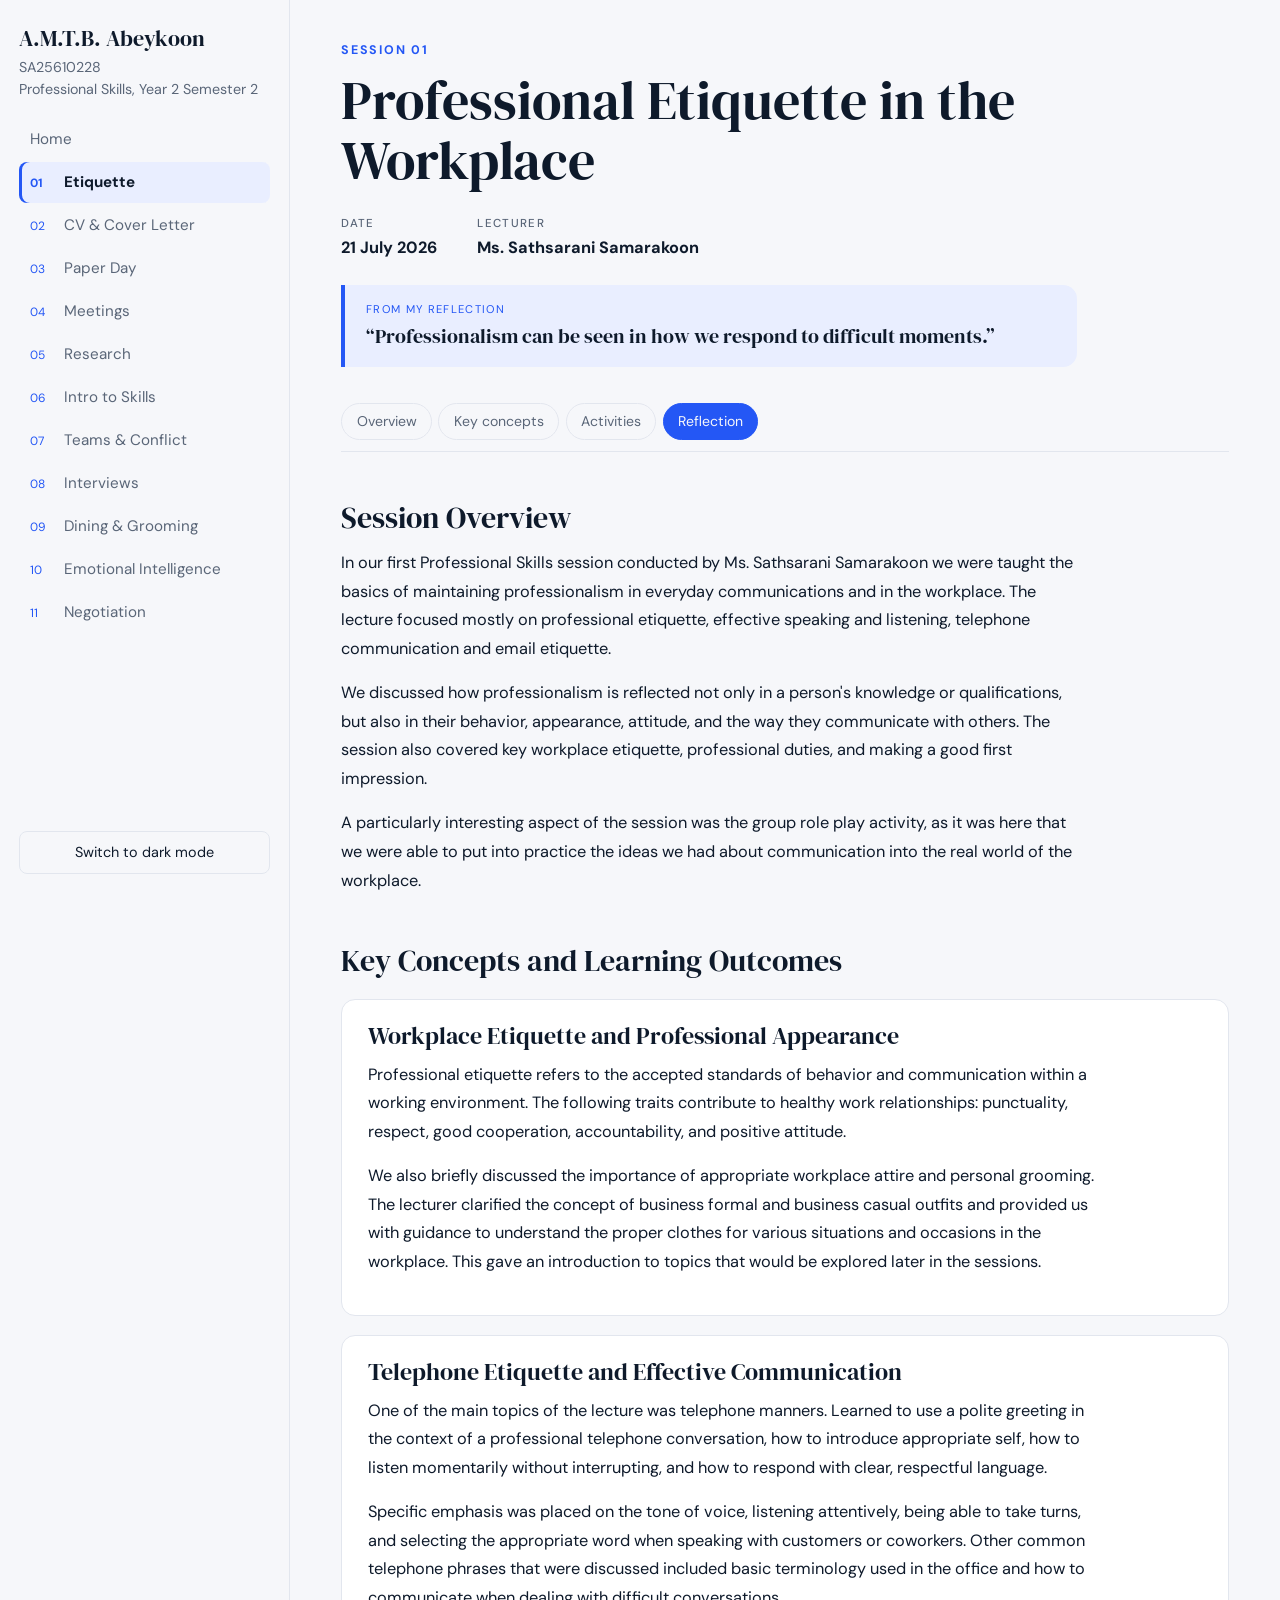
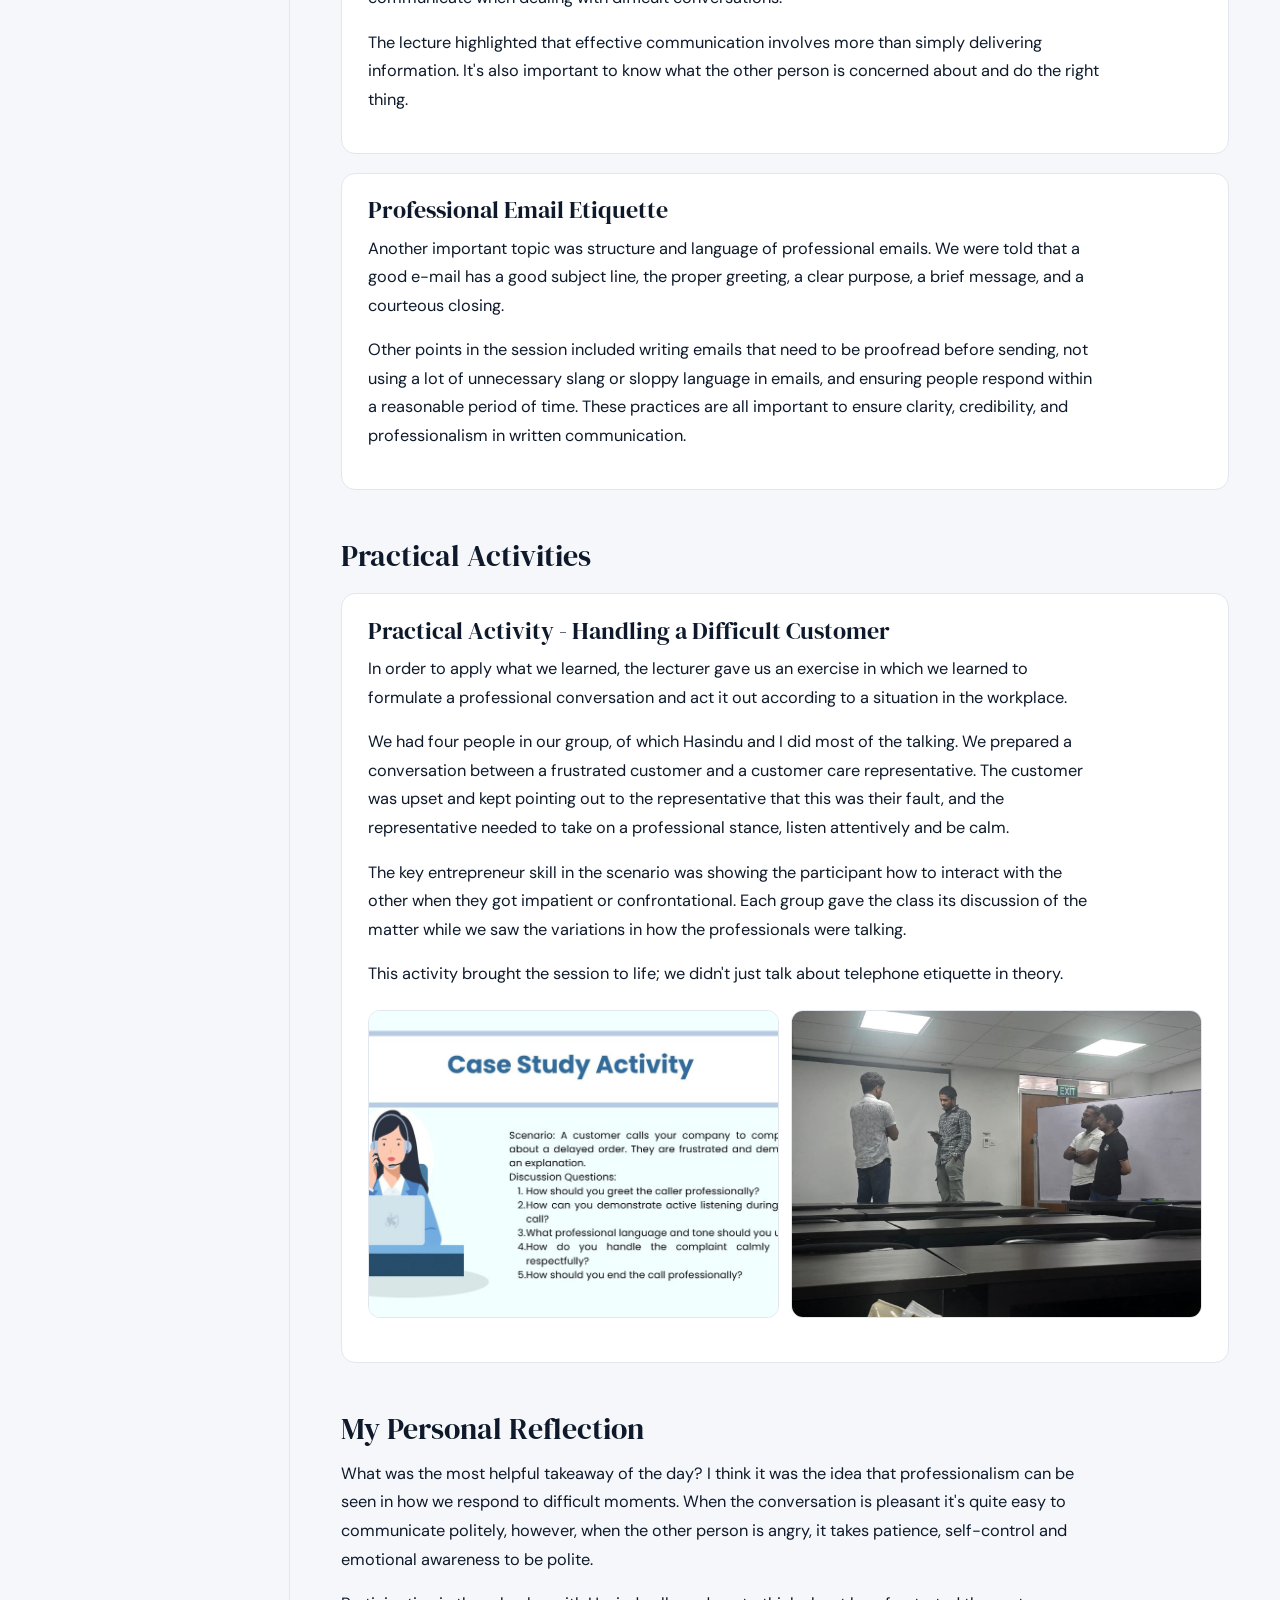
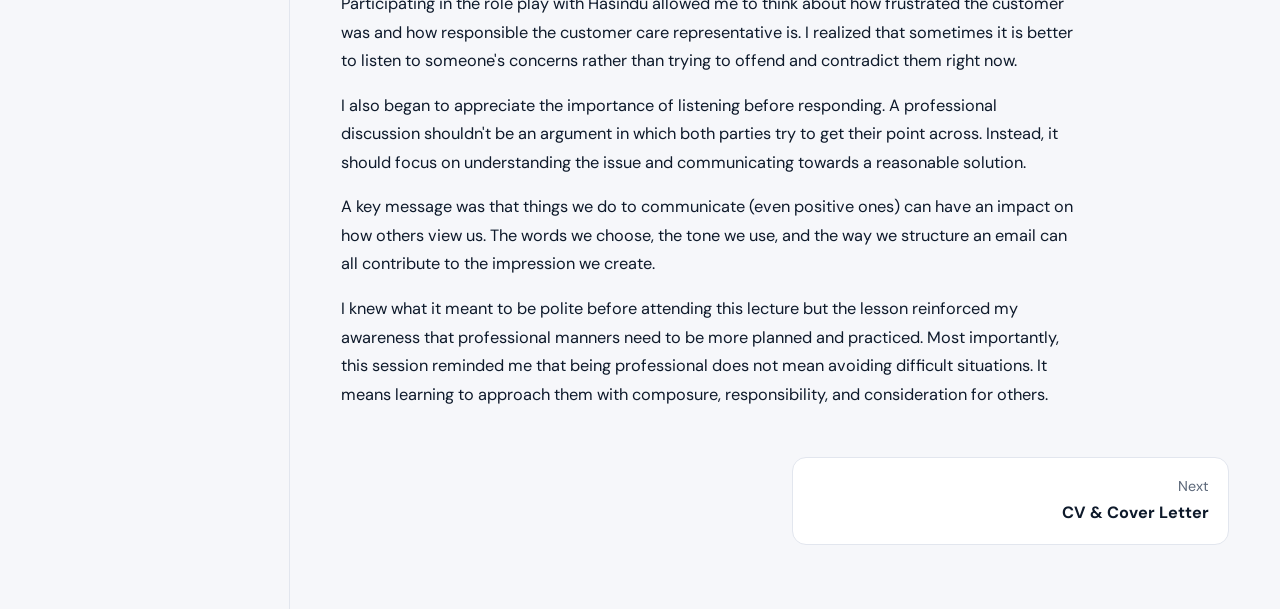
==== session.html @ 15062a2e "Add my portfolio website" ====
<!DOCTYPE html>
<html lang="en" data-theme="light" data-bs-theme="light">
<head>
  <meta charset="UTF-8">
  <meta name="viewport" content="width=device-width, initial-scale=1">
  <title>Session | Professional Skills Portfolio</title>
  <!-- Bootstrap gives us the reset and the slide-in mobile menu. Fonts come from Google Fonts -->
  <link href="https://cdn.jsdelivr.net/npm/bootstrap@5.3.3/dist/css/bootstrap.min.css" rel="stylesheet">
  <link href="https://fonts.googleapis.com/css2?family=DM+Sans:wght@400;500;700&family=DM+Serif+Display&display=swap" rel="stylesheet">
  <link href="style.css" rel="stylesheet">
</head>
<body data-page="session">
  <!-- Everything on the page is built by main.js from the text in data.js -->
  <div id="root"></div>
  <script src="https://cdn.jsdelivr.net/npm/bootstrap@5.3.3/dist/js/bootstrap.bundle.min.js"></script>
  <script src="data.js"></script>
  <script src="main.js"></script>
</body>
</html>
---- style.css ----
/* ===== Colours, fonts and sizes. Change them here and the whole site follows ===== */
:root{
  --bg:#F6F7FA; --card:#fff; --ink:#0E1A2B; --mute:#5A6678; --line:#E2E6EE; --acc:#2457F5; --soft:#E9EEFF;
  --head:'DM Serif Display',Georgia,serif; --body:'DM Sans',system-ui,sans-serif; --r:14px;
}
[data-theme=dark]{--bg:#0B1220; --card:#121B2E; --ink:#E8EDF7; --mute:#9AA7BD; --line:#223049; --acc:#86A2FF; --soft:#182647}

/* ===== Base page ===== */
body{background:var(--bg);color:var(--ink);font-family:var(--body);font-size:1.02rem;line-height:1.75}
a{color:var(--acc)}
:focus-visible{outline:3px solid var(--acc);outline-offset:3px}
h1,h2,h3{font-family:var(--head);font-weight:400}
h2{font-size:1.9rem;margin:3rem 0 .8rem}
p{max-width:46rem}
.muted{color:var(--mute)}
.eyebrow{font-size:.78rem;letter-spacing:.14em;text-transform:uppercase;color:var(--acc);font-weight:700;margin:0 0 .6rem}

/* ===== Layout: sidebar on big screens, slide-in menu on phones ===== */
.shell{display:flex;min-height:100vh}
.content{flex:1;min-width:0;max-width:64rem;margin:0 auto;padding:2.5rem clamp(1rem,4vw,3.5rem) 4rem}
.side{--bs-offcanvas-width:290px;--bs-offcanvas-bg:var(--card);--bs-offcanvas-color:var(--ink);border-right:1px solid var(--line)}
.side-in{height:100%;overflow:auto;padding:1.6rem 1.2rem;display:flex;flex-direction:column;gap:1.2rem}
@media (min-width:992px){.side{flex:0 0 290px}.side-in{position:sticky;top:0;height:100vh}}
.topbar{position:sticky;top:0;z-index:20;display:flex;align-items:center;gap:.8rem;padding:.7rem 1rem;background:var(--card);border-bottom:1px solid var(--line)}
.menu,.close{border:1px solid var(--line);background:none;color:var(--ink);border-radius:8px;padding:.1rem .6rem;font-size:1.3rem}
.close{align-self:flex-end}

/* ===== Sidebar content ===== */
.brand{text-decoration:none;color:var(--ink)}
.brand b{display:block;font-family:var(--head);font-weight:400;font-size:1.4rem;line-height:1.2}
.brand small{display:block;color:var(--mute);line-height:1.5;margin-top:.3rem}
nav{display:flex;flex-direction:column;gap:2px}
.slink{display:flex;align-items:baseline;gap:.7rem;padding:.45rem .7rem;border-radius:8px;color:var(--mute);text-decoration:none;font-size:.95rem}
.slink span{font-size:.75rem;color:var(--acc);min-width:1.4rem}
.slink:hover{background:var(--soft);color:var(--ink)}
.slink.on{background:var(--soft);color:var(--ink);font-weight:700;box-shadow:inset 3px 0 var(--acc)}
.theme{margin-top:auto;border:1px solid var(--line);background:none;color:var(--ink);border-radius:8px;padding:.5rem;font-size:.9rem}
.theme:hover{background:var(--soft)}
#bar{position:fixed;top:0;left:0;height:3px;width:0;background:var(--acc);z-index:3000}

/* ===== Home: hero and stats ===== */
.hero{padding:1.5rem 0 .5rem}
.hero h1{font-size:clamp(2.4rem,6vw,4.4rem);line-height:1.05;letter-spacing:-.01em;margin:0 0 1rem}
.lede{color:var(--mute);font-size:1.15rem}
.stats{display:grid;grid-template-columns:repeat(auto-fit,minmax(130px,1fr));gap:12px;margin:2rem 0 0}
.stat{background:var(--card);border:1px solid var(--line);border-radius:var(--r);padding:1rem 1.2rem}
.stat b{display:block;font-family:var(--head);font-weight:400;font-size:2.4rem;line-height:1}
.stat span{color:var(--mute);font-size:.85rem}

/* ===== Home: skills matrix ===== */
.mwrap{overflow-x:auto;background:var(--card);border:1px solid var(--line);border-radius:var(--r)}
.matrix{width:100%;min-width:680px;border-collapse:collapse}
.matrix th,.matrix td{padding:.55rem .6rem;text-align:center;font-size:.85rem;border-bottom:1px solid var(--line);transition:background .2s,opacity .2s}
.matrix tr:last-child td{border-bottom:0}
.matrix th button{background:none;border:0;color:var(--ink);font-weight:700;font-size:.78rem}
.matrix th:hover button{color:var(--acc)}
.matrix td:first-child{text-align:left;white-space:nowrap}
.matrix td a{color:var(--ink);text-decoration:none}
.matrix td a:hover{color:var(--acc)}
.matrix i{display:inline-block;width:12px;height:12px;border-radius:50%;background:var(--acc)}
.matrix .hl{background:var(--soft)}
.matrix tbody tr:hover td{background:var(--soft)}
.matrix tr.dim{opacity:.3}

/* ===== Home: session cards ===== */
.cards{display:grid;gap:18px;grid-template-columns:repeat(auto-fill,minmax(250px,1fr))}
.card-s{display:flex;flex-direction:column;background:var(--card);border:1px solid var(--line);border-radius:var(--r);overflow:hidden;text-decoration:none;color:var(--ink);transition:transform .2s,box-shadow .2s,opacity .2s}
.card-s:hover{transform:translateY(-4px);box-shadow:0 16px 30px -16px rgba(14,26,43,.45);color:var(--ink)}
.card-s.dim{opacity:.3}
.thumb{height:150px;background:var(--soft) center/cover;position:relative}
.thumb span{position:absolute;left:14px;bottom:8px;font-family:var(--head);font-size:2.1rem;color:#fff;text-shadow:0 1px 10px rgba(0,0,0,.6)}
.thumb.none{display:grid;place-items:center}
.thumb.none span{position:static;color:var(--acc);text-shadow:none;font-size:3rem}
.cb{padding:.9rem 1.1rem 1.1rem}
.cb h3{font-family:var(--body);font-weight:700;font-size:1.02rem;line-height:1.3;margin:0 0 .3rem}
.cb p{margin:0;color:var(--mute);font-size:.9rem}
.cb small{color:var(--mute)}

/* ===== Session page: header ===== */
.shead h1{font-size:clamp(2rem,5vw,3.4rem);line-height:1.1;margin:0}
.meta{display:flex;flex-wrap:wrap;gap:1rem 2.5rem;margin:1.4rem 0}
.meta dt{font-size:.72rem;letter-spacing:.12em;text-transform:uppercase;color:var(--mute);font-weight:500}
.meta dd{margin:0;font-weight:700}
.pull{margin:0;padding:1rem 1.3rem;border-left:4px solid var(--acc);background:var(--soft);border-radius:0 var(--r) var(--r) 0;font-family:var(--head);font-size:1.25rem;line-height:1.45;max-width:46rem}
.pull small{display:block;font-family:var(--body);font-size:.7rem;letter-spacing:.12em;text-transform:uppercase;color:var(--acc);margin-bottom:.3rem}

/* ===== Session page: sticky section menu ===== */
.subnav{position:sticky;top:0;z-index:15;flex-direction:row;gap:.4rem;overflow-x:auto;padding:.7rem 0;margin:1.6rem 0 0;background:color-mix(in srgb,var(--bg) 92%,transparent);backdrop-filter:blur(8px);border-bottom:1px solid var(--line)}
@media (max-width:991px){.subnav{top:52px}}
.subnav a{padding:.3rem .9rem;border-radius:999px;border:1px solid var(--line);color:var(--mute);text-decoration:none;font-size:.88rem;white-space:nowrap}
.subnav a:hover{border-color:var(--acc);color:var(--acc)}
.subnav a.on{background:var(--acc);border-color:var(--acc);color:var(--bg)}
.sec{scroll-margin-top:100px}

/* ===== Session page: content blocks ===== */
.blk{background:var(--card);border:1px solid var(--line);border-radius:var(--r);padding:1.4rem 1.6rem;margin:1.2rem 0;scroll-margin-top:100px}
.blk h3{font-size:1.5rem;margin:0 0 .6rem}
.sub{font-family:var(--body);font-size:.78rem;letter-spacing:.1em;text-transform:uppercase;color:var(--acc);font-weight:700;margin:1.5rem 0 .6rem}
.steps{list-style:none;margin:1rem 0;padding:0 0 0 .4rem;border-left:2px solid var(--line)}
.steps li{position:relative;padding:0 0 1rem 1.5rem}
.steps li::before{content:'';position:absolute;left:-8px;top:.5rem;width:14px;height:14px;border-radius:50%;background:var(--card);border:3px solid var(--acc)}
.steps b{display:block}

/* ===== Diagrams: hub (points around a centre) and flow (steps in order) ===== */
.dg{margin:1rem 0 1.4rem;padding:1rem;background:var(--bg);border:1px solid var(--line);border-radius:var(--r)}
.hub{width:100%;height:auto;display:block}
.hub line{stroke:var(--line);stroke-width:2}
.hub .core{fill:var(--acc)}
.hub .core-t{fill:#fff;font-size:22px;font-weight:700}
.hub .core-s{fill:#fff;font-size:10px}
.nd{cursor:pointer;outline:none}
.nd rect{fill:var(--card);stroke:var(--line);stroke-width:2;transition:fill .2s,stroke .2s}
.nd text{font-size:13px;font-weight:700;fill:var(--ink)}
.nd:hover rect,.nd:focus rect{stroke:var(--acc)}
.nd.on rect{fill:var(--acc);stroke:var(--acc)}
.nd.on text{fill:#fff}
.flow{list-style:none;margin:0;padding:0;display:flex;flex-wrap:wrap;gap:10px 6px}
.flow li{display:flex;align-items:center}
.flow li:not(:last-child)::after{content:'\2192';color:var(--mute);margin-left:10px}
.fnode{display:flex;align-items:center;gap:.5rem;padding:.4rem .9rem .4rem .45rem;border:1px solid var(--line);background:var(--card);border-radius:999px;color:var(--ink);font-weight:700;font-size:.9rem;text-decoration:none;transition:all .2s}
.fnode em{font-style:normal;display:grid;place-items:center;width:1.7rem;height:1.7rem;border-radius:50%;background:var(--soft);color:var(--acc);font-size:.78rem}
.fnode:hover{border-color:var(--acc);color:var(--ink)}
.fnode.on{background:var(--acc);border-color:var(--acc);color:#fff}
.fnode.on em{background:rgba(255,255,255,.25);color:#fff}
.panel{margin-top:.9rem;padding:.9rem 1.1rem;background:var(--card);border:1px solid var(--line);border-left:4px solid var(--acc);border-radius:10px;min-height:3.4rem}

/* ===== Photos and the lightbox ===== */
.gal{display:grid;gap:12px;margin:1.3rem 0;grid-template-columns:repeat(auto-fit,minmax(230px,1fr))}
.gal.g1{grid-template-columns:minmax(0,36rem)}
.gal figure{margin:0;border-radius:12px;overflow:hidden;border:1px solid var(--line);cursor:zoom-in}
.gal img{width:100%;height:100%;max-height:380px;object-fit:cover;display:block;transition:transform .4s}
.gal figure:hover img{transform:scale(1.04)}
#lb{position:fixed;inset:0;z-index:5000;display:grid;place-items:center;background:rgba(5,10,20,.9);cursor:zoom-out}
#lb[hidden]{display:none}
#lb img{max-width:92vw;max-height:88vh;border-radius:10px}

/* ===== Previous / next ===== */
.pager{display:grid;grid-template-columns:1fr 1fr;gap:14px;margin:3rem 0 0}
.pager a{background:var(--card);border:1px solid var(--line);border-radius:var(--r);padding:1rem 1.2rem;text-decoration:none;color:var(--ink);font-weight:700;transition:border-color .2s}
.pager a:hover{border-color:var(--acc)}
.pager a:last-child{text-align:right}
.pager small{display:block;color:var(--mute);font-weight:400}

/* ===== Gentle fade-in, small screens and reduced motion ===== */
.rv{opacity:0;transform:translateY(14px);transition:opacity .5s,transform .5s}
.rv.in{opacity:1;transform:none}
@media (max-width:576px){.pager{grid-template-columns:1fr}.blk{padding:1.1rem}}
@media (prefers-reduced-motion:reduce){*{transition:none!important;animation:none!important}.rv{opacity:1;transform:none}}
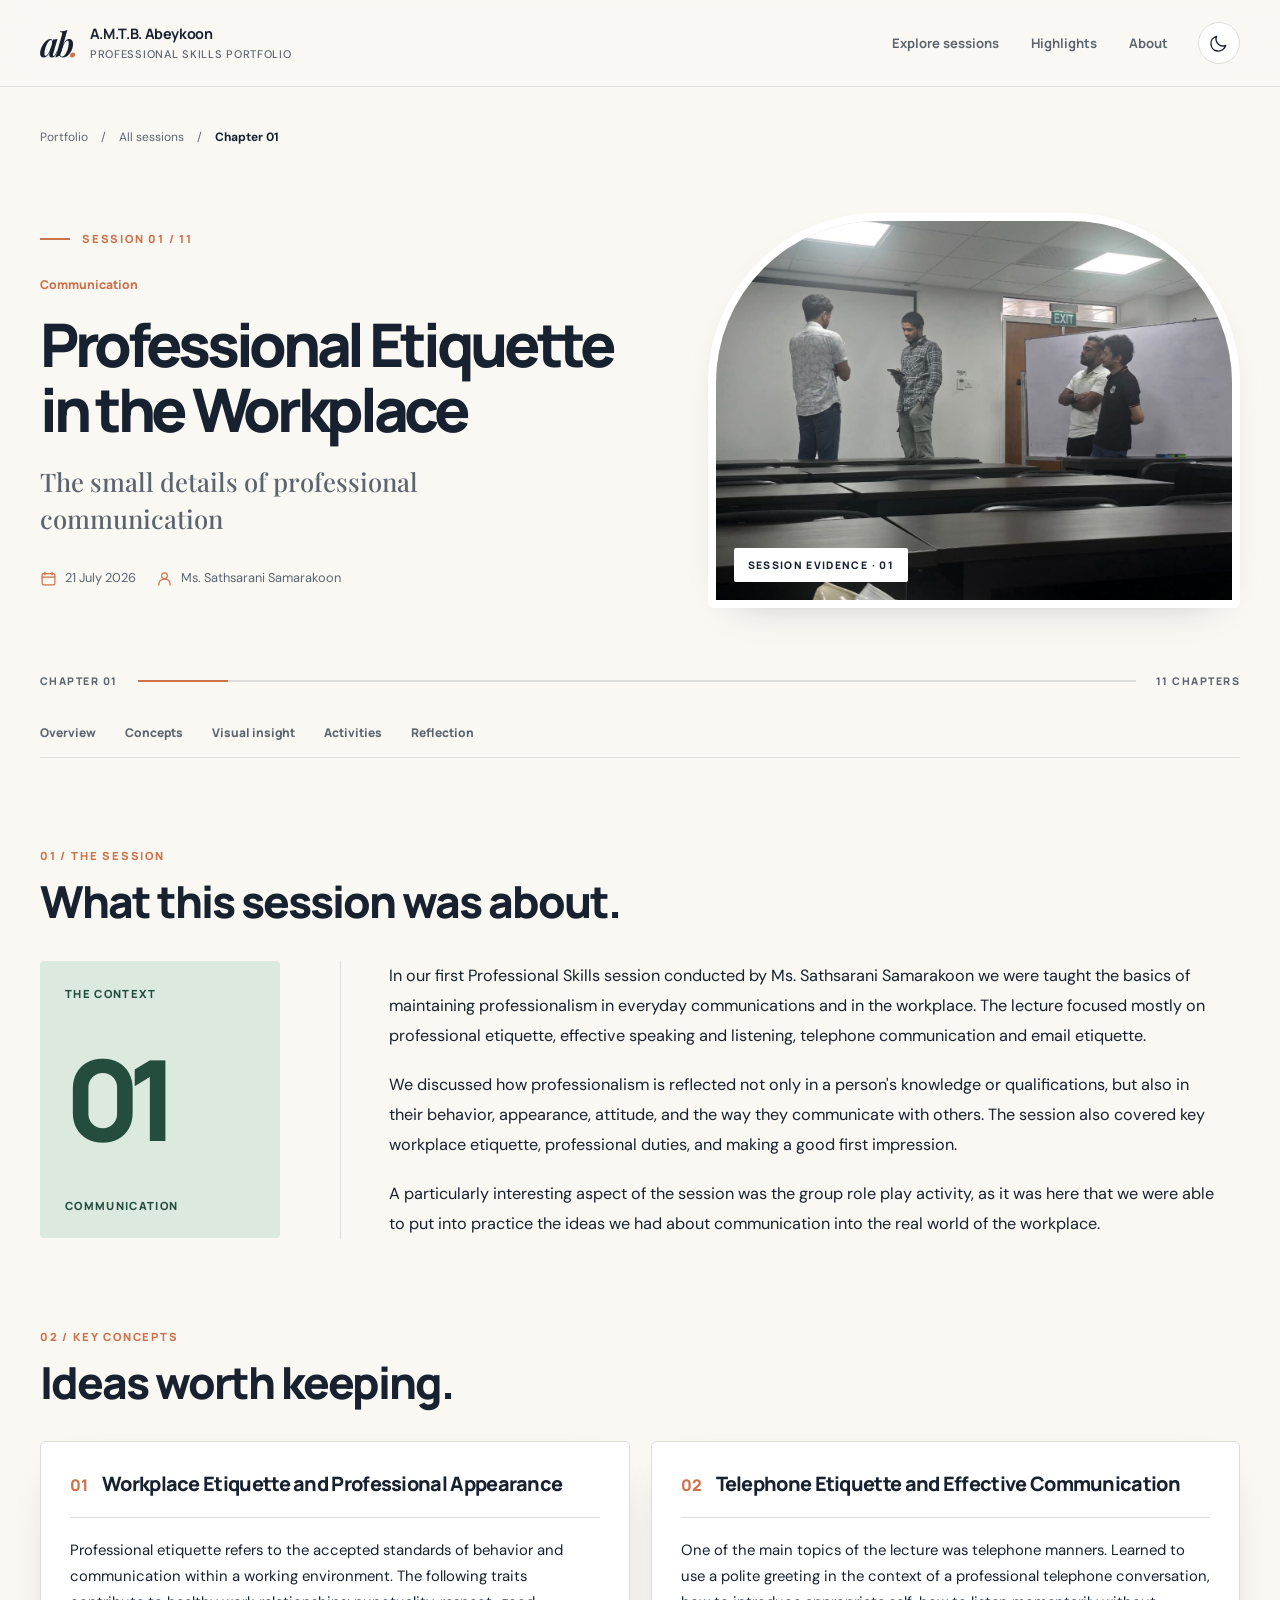
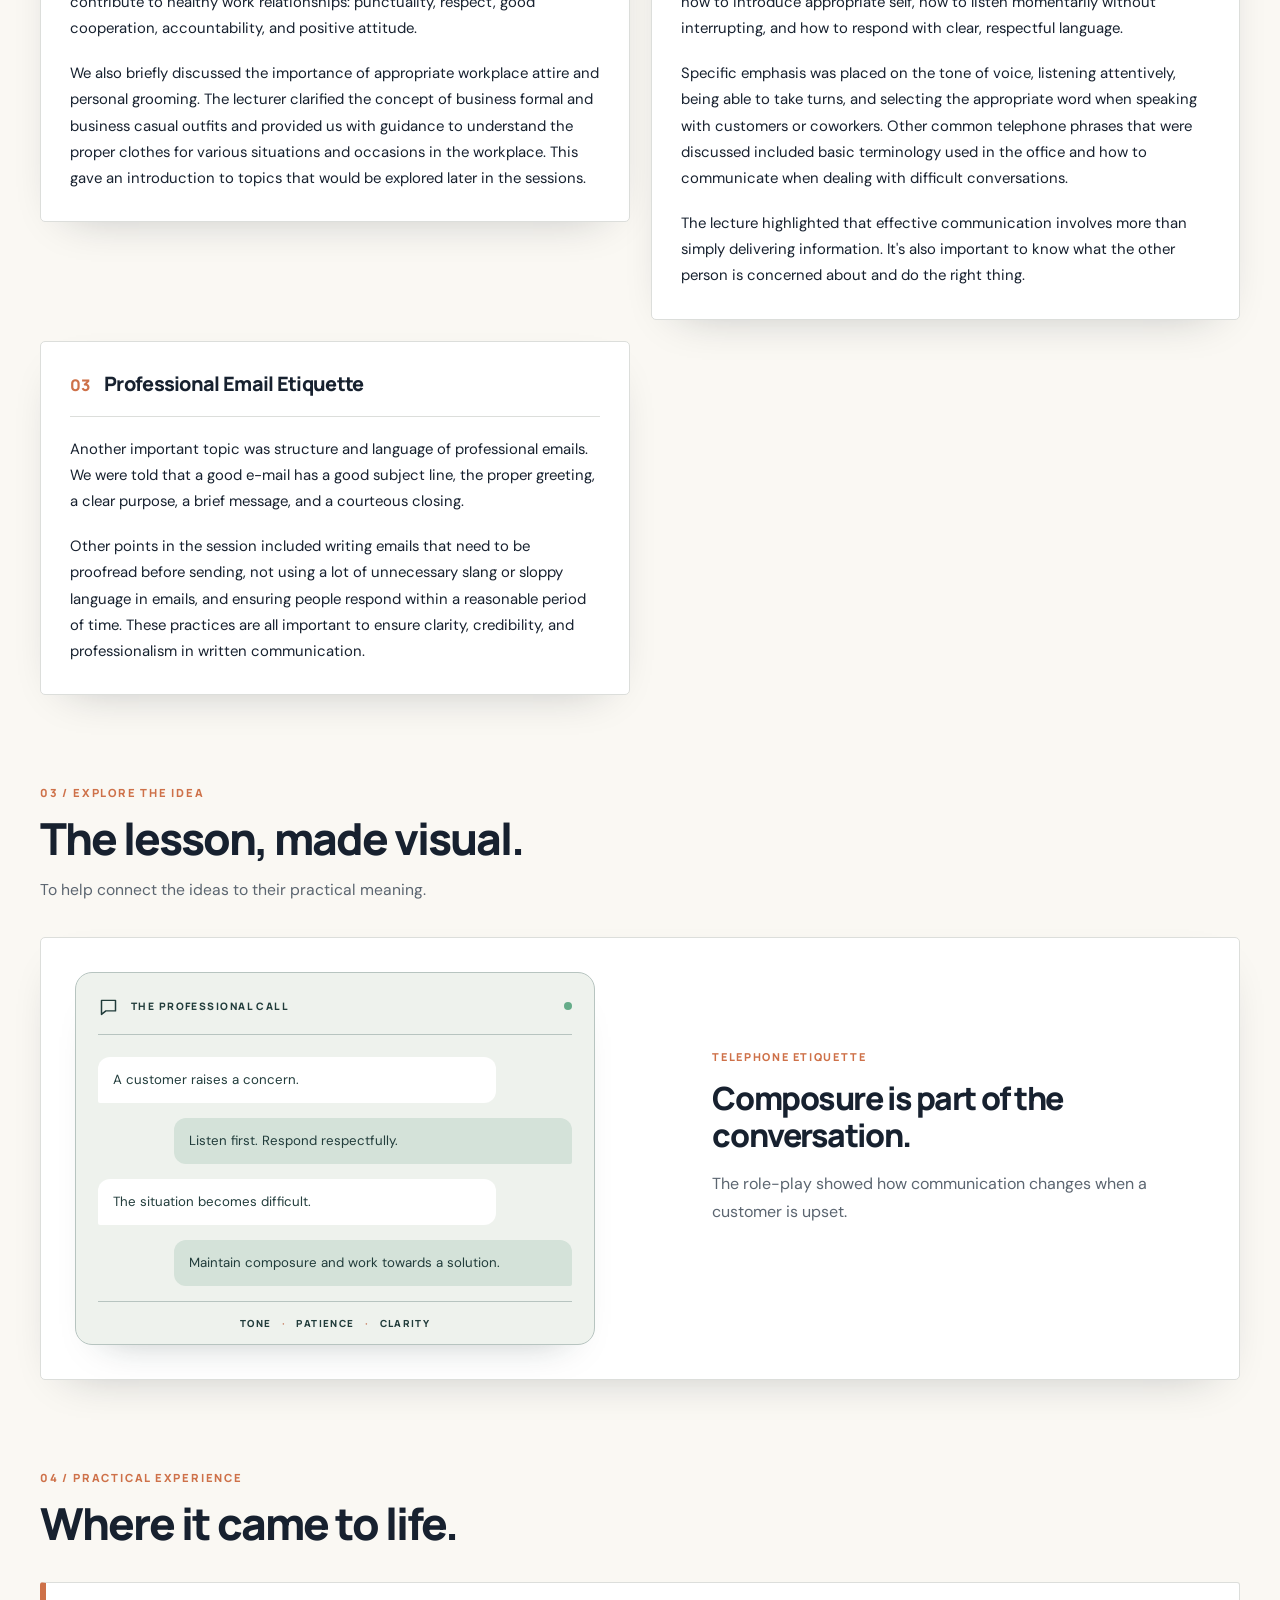
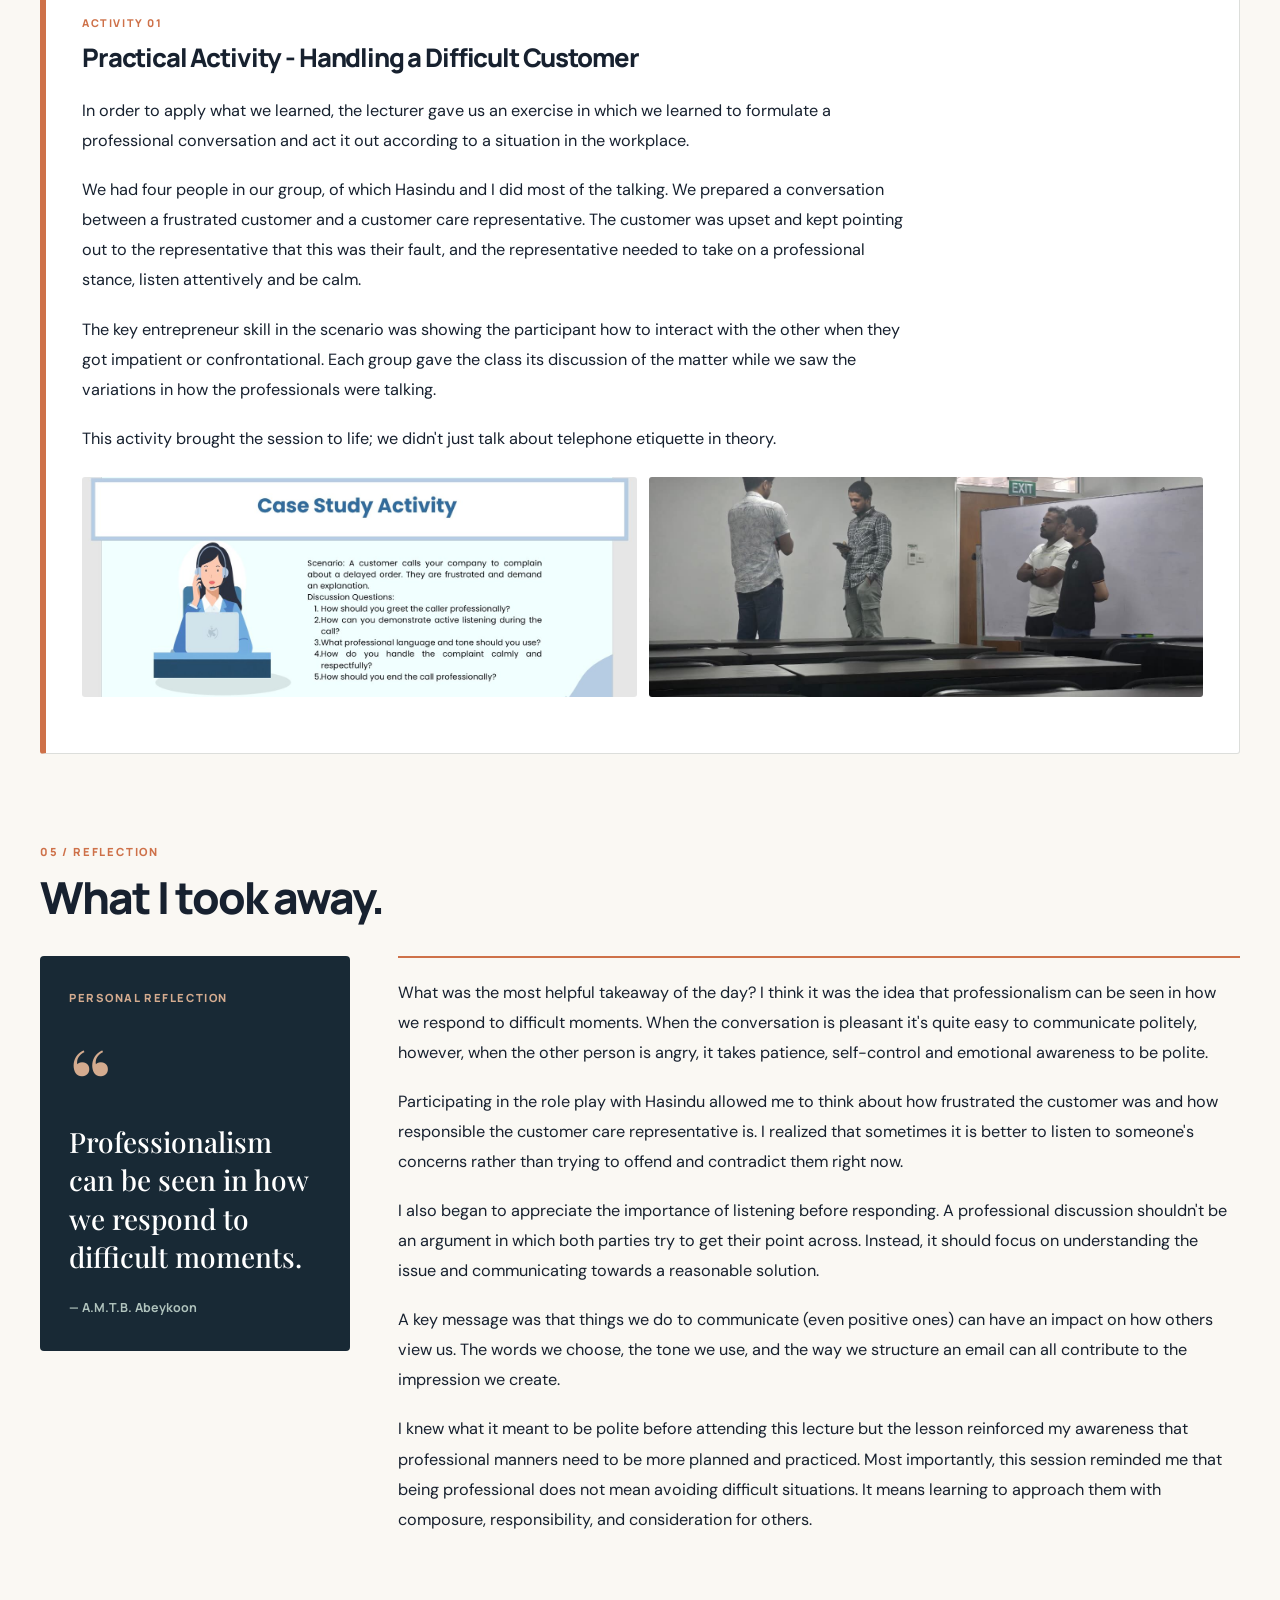
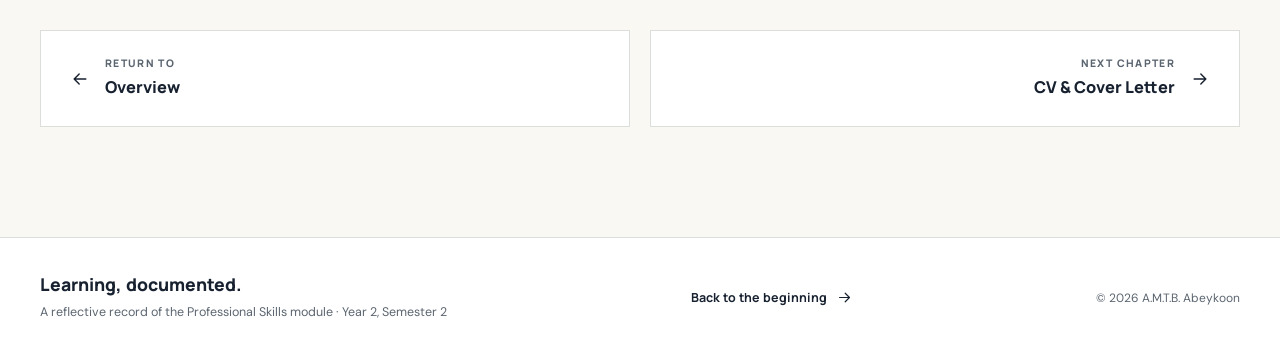
==== commit 3ac85934: "Redesign professional skills portfolio website" ====
--- a/session.html
+++ b/session.html
@@ -1,19 +1,21 @@
-<!DOCTYPE html>
-<html lang="en" data-theme="light" data-bs-theme="light">
+<!doctype html>
+<html lang="en" data-theme="light">
 <head>
-  <meta charset="UTF-8">
+  <meta charset="utf-8">
   <meta name="viewport" content="width=device-width, initial-scale=1">
-  <title>Session | Professional Skills Portfolio</title>
-  <!-- Bootstrap gives us the reset and the slide-in mobile menu. Fonts come from Google Fonts -->
-  <link href="https://cdn.jsdelivr.net/npm/bootstrap@5.3.3/dist/css/bootstrap.min.css" rel="stylesheet">
-  <link href="https://fonts.googleapis.com/css2?family=DM+Sans:wght@400;500;700&family=DM+Serif+Display&display=swap" rel="stylesheet">
-  <link href="style.css" rel="stylesheet">
+  <meta name="theme-color" content="#17212f">
+  <meta name="description" content="Professional Skills session notes, practical evidence and first-person reflections by A.M.T.B. Abeykoon.">
+  <title>Session | Professional Skills</title>
+  <!-- Typography and asset paths match index.html, so existing session links remain valid. -->
+  <link rel="preconnect" href="https://fonts.googleapis.com">
+  <link rel="preconnect" href="https://fonts.gstatic.com" crossorigin>
+  <link href="https://fonts.googleapis.com/css2?family=DM+Sans:wght@400;500;600;700&family=Manrope:wght@400;500;600;700;800&family=Playfair+Display:ital,wght@0,500;0,600;1,500&display=swap" rel="stylesheet">
+  <link rel="stylesheet" href="style.css">
+  <script defer src="data.js"></script>
+  <script defer src="main.js"></script>
 </head>
 <body data-page="session">
-  <!-- Everything on the page is built by main.js from the text in data.js -->
+  <!-- The id query parameter preserves links such as session.html?id=7. -->
   <div id="root"></div>
-  <script src="https://cdn.jsdelivr.net/npm/bootstrap@5.3.3/dist/js/bootstrap.bundle.min.js"></script>
-  <script src="data.js"></script>
-  <script src="main.js"></script>
 </body>
 </html>
--- a/style.css
+++ b/style.css
@@ -1,148 +1,418 @@
-/* ===== Colours, fonts and sizes. Change them here and the whole site follows ===== */
-:root{
-  --bg:#F6F7FA; --card:#fff; --ink:#0E1A2B; --mute:#5A6678; --line:#E2E6EE; --acc:#2457F5; --soft:#E9EEFF;
-  --head:'DM Serif Display',Georgia,serif; --body:'DM Sans',system-ui,sans-serif; --r:14px;
+/* ---------- Foundation, typography and theme tokens ---------- */
+:root{--paper:#faf8f3;--white:#ffffff;--ink:#17212f;--muted:#5b6570;--soft:#eeeae2;--line:#dcdedb;--accent:#ce7149;--mint:#dbe9df;--navy:#17212f;--shadow:0 16px 46px -28px rgba(17,27,38,.33);--radius:18px;--font:'DM Sans',Arial,sans-serif;--display:'Manrope',Arial,sans-serif;--serif:'Playfair Display',Georgia,serif;color-scheme:light}
+[data-theme=dark]{--paper:#101820;--white:#19252f;--ink:#f3f1eb;--muted:#b6c0c2;--soft:#26333c;--line:#36434a;--mint:#254238;--navy:#0b121a;--shadow:0 18px 55px -20px rgba(0,0,0,.38);color-scheme:dark}
+*,*::before,*::after{box-sizing:border-box}
+html{scroll-behavior:smooth;scroll-padding-top:115px}
+body{margin:0;background:var(--paper);color:var(--ink);font-family:var(--font);line-height:1.68;font-size:16px;-webkit-font-smoothing:antialiased;overflow-x:hidden}
+body::selection{background:#e4a27b;color:#17212f}
+a{color:inherit;text-decoration:none}
+button{font:inherit;cursor:pointer}
+img,svg{max-width:100%}
+img{display:block}
+[hidden]{display:none!important}
+:focus-visible{outline:3px solid #ec985f;outline-offset:4px}
+.wrap,.header-inner,.footer-inner{width:min(1240px,calc(100% - 80px));margin:0 auto}
+.icon{display:inline-flex;flex:none;vertical-align:middle}
+.sr-only{position:absolute;width:1px;height:1px;overflow:hidden;clip:rect(0,0,0,0);white-space:nowrap}
+h1,h2,h3,h4,p{margin-top:0}
+h1,h2,h3{font-family:var(--display);letter-spacing:-.045em}
+
+/* ---------- Header, personal wordmark, navigation and theme control ---------- */
+.site-header{position:sticky;top:0;z-index:100;background:color-mix(in srgb,var(--paper) 92%,transparent);border-bottom:1px solid var(--line);backdrop-filter:blur(20px)}
+.header-inner{height:86px;display:flex;align-items:center;gap:30px}
+.signature{display:inline-flex;align-items:center;gap:14px;margin-right:auto;min-width:0}
+.signature-mark{font-family:var(--serif);font-size:34px;line-height:1;letter-spacing:-.1em;font-style:italic;font-weight:600}
+.signature-dot{color:#ce7149}
+.signature-name{font:700 .9rem/1.35 var(--display);letter-spacing:-.025em}
+.signature-name small{display:block;font:500 .69rem/1.5 var(--font);letter-spacing:.065em;text-transform:uppercase;color:var(--muted);margin-top:3px}
+.desktop-nav{display:flex;gap:32px;align-items:center}
+.desktop-nav a{font:700 .82rem var(--display);color:var(--muted);transition:color .2s}
+.desktop-nav a:hover{color:var(--accent)}
+.header-actions{display:flex;gap:8px}
+.icon-button{border:1px solid var(--line);color:var(--ink);background:var(--white);border-radius:100%;width:42px;height:42px;display:grid;place-items:center;transition:transform .2s,border-color .2s}
+.icon-button:hover{transform:translateY(-2px);border-color:var(--accent)}
+.mobile-only,.mobile-nav{display:none}
+.mobile-nav{padding:12px 24px 22px;gap:8px;flex-direction:column;border-top:1px solid var(--line)}
+.mobile-nav:not([hidden]){display:flex}
+.mobile-nav a{padding:10px 4px;font-weight:700}
+
+/* ---------- Common buttons, editorial labels and section titles ---------- */
+.overline,.section-kicker,.section-intro .section-kicker{display:flex;align-items:center;gap:12px;color:var(--accent);font:800 .7rem var(--display);text-transform:uppercase;letter-spacing:.16em}
+.overline-rule{height:2px;width:30px;background:var(--accent)}
+.overline-divider{color:var(--muted)}
+.button{display:inline-flex;align-items:center;justify-content:center;gap:17px;border-radius:5px;padding:14px 21px;font:800 .83rem var(--display);transition:transform .2s,background .2s}
+.button:hover{transform:translateY(-3px)}
+.button-dark{background:var(--navy);color:#faf8f3}
+.button-dark:hover{background:#30465a}
+.text-link{display:inline-flex;align-items:center;gap:10px;font:800 .8rem var(--display);border-bottom:1px solid currentColor;padding-bottom:7px}
+.text-link:hover{color:var(--accent)}
+.section-intro{margin-bottom:31px}
+.section-intro h2{max-width:760px;font-size:clamp(2.05rem,4.2vw,3.8rem);line-height:1.12;margin:14px 0 13px;font-weight:800}
+.section-intro p{max-width:690px;color:var(--muted);font-size:.98rem;margin-bottom:0}
+
+/* ---------- Homepage hero: typography and layered photographic composition ---------- */
+.home-hero{padding:78px 0 88px;display:grid;grid-template-columns:1.06fr .94fr;gap:46px;align-items:center}
+.hero-copy h1{font-size:clamp(3.15rem,5.4vw,6.1rem);font-weight:800;line-height:1.065;margin:28px 0 24px;letter-spacing:-.077em}
+.hero-copy h1 em{font:500 1.04em var(--serif);letter-spacing:-.065em;color:var(--accent)}
+.hero-outline{position:relative;white-space:nowrap}
+.hero-outline::after{content:'';height:10px;background:#cde3d2;position:absolute;bottom:.02em;left:0;right:0;z-index:-1;transform:rotate(-1deg)}
+.hero-summary{font-size:1.14rem;max-width:480px;color:var(--muted);line-height:1.75}
+.hero-actions{display:flex;flex-wrap:wrap;gap:27px;align-items:center;margin:32px 0 42px}
+.hero-byline{display:flex;align-items:center;gap:12px;border-top:1px solid var(--line);padding-top:27px;max-width:480px}
+.byline-mark{width:43px;height:43px;display:grid;place-items:center;background:#dbe9df;border-radius:50%;font:800 .84rem var(--display);color:#224b3e}
+.hero-byline strong{display:block;font:800 .9rem var(--display)}
+.hero-byline small{display:block;color:var(--muted);font-size:.8rem}
+.hero-art{height:575px;position:relative;min-width:0;isolation:isolate}
+.art-backdrop{position:absolute;inset:28px 15px 28px 65px;border-radius:220px 220px 20px 20px;background:#dce8de;transform:rotate(3deg);z-index:-2}
+.art-backdrop::before{content:'';position:absolute;inset:24px;border:1px solid rgba(39,69,59,.25);border-radius:200px 200px 12px 12px}
+.art-photo{position:absolute;overflow:hidden;background:#c9d4cb;box-shadow:0 24px 70px -30px rgba(20,37,40,.5);border:8px solid var(--paper)}
+.art-photo img{width:100%;height:100%;object-fit:cover;transition:transform .6s}
+.art-photo:hover img{transform:scale(1.045)}
+.art-a{top:10px;right:0;width:73%;height:330px;border-radius:170px 170px 12px 12px;transform:rotate(3deg)}
+.art-b{left:12px;bottom:10px;width:58%;height:280px;border-radius:130px 130px 12px 12px;transform:rotate(-7deg)}
+.art-note{position:absolute;right:0;bottom:58px;width:230px;min-height:126px;background:#17212f;color:#f8f4eb;display:flex;flex-direction:column;justify-content:center;padding:18px 22px;border-radius:4px;transform:rotate(4deg);box-shadow:var(--shadow)}
+.art-note span{color:#b5d7b2;font:800 .64rem var(--display);letter-spacing:.16em}
+.art-note strong{font:500 1.65rem/1.12 var(--serif);margin-top:9px}
+.art-mark{position:absolute;left:13px;top:28px;font:800 3rem var(--display);letter-spacing:-.09em;color:#17212f;transform:rotate(-9deg)}
+.art-mark span{font-weight:500;color:#c5724e}
+
+/* ---------- Homepage summary ribbon and session filters ---------- */
+.fact-bar{border-top:1px solid var(--line);border-bottom:1px solid var(--line);display:grid;grid-template-columns:1fr 1fr 1fr 2fr;gap:0;padding:26px 0}
+.fact-bar>div{padding:0 27px;border-right:1px solid var(--line)}
+.fact-bar>div:first-child{padding-left:0}
+.fact-bar>div:last-child{border:0;padding-right:0}
+.fact-bar strong{display:block;font:800 2.65rem/1.15 var(--display);letter-spacing:-.07em}
+.fact-bar span{font:600 .74rem var(--display);text-transform:uppercase;letter-spacing:.05em;color:var(--muted)}
+.fact-bar .fact-quote{align-self:center;font:500 1.35rem/1.4 var(--serif);color:var(--muted)}
+.journey-section{padding:103px 0 120px}
+.filter-row{display:flex;gap:9px;flex-wrap:wrap;margin-bottom:30px}
+.filter-chip{border:1px solid var(--line);background:transparent;color:var(--muted);padding:9px 17px;border-radius:30px;font:700 .76rem var(--display);transition:background .2s,color .2s,border-color .2s}
+.filter-chip:hover{border-color:var(--ink);color:var(--ink)}
+.filter-chip.active{background:var(--ink);color:var(--paper);border-color:var(--ink)}
+.chapter-grid{display:grid;grid-template-columns:repeat(3,minmax(0,1fr));gap:23px}
+.chapter-card{display:flex;flex-direction:column;background:var(--white);border:1px solid var(--line);border-radius:7px;overflow:hidden;box-shadow:var(--shadow);transition:transform .3s,box-shadow .3s}
+.chapter-card:hover{transform:translateY(-7px);box-shadow:0 23px 52px -30px rgba(19,31,39,.45)}
+.chapter-media{position:relative;height:220px;overflow:hidden;background:color-mix(in srgb,var(--accent) 20%,#e8e9e0)}
+.chapter-media>img{width:100%;height:100%;object-fit:cover;filter:saturate(.8);transition:transform .65s,filter .4s}
+.chapter-card:hover .chapter-media>img{transform:scale(1.065);filter:saturate(1)}
+.chapter-number{position:absolute;top:15px;left:15px;color:#192532;background:#fbf7ed;border-radius:2px;padding:6px 11px;font:800 .68rem var(--display);letter-spacing:.08em}
+.chapter-abstract{height:100%;position:relative;overflow:hidden;background:linear-gradient(145deg,color-mix(in srgb,var(--accent) 24%,#fff2e0),color-mix(in srgb,var(--accent) 52%,#e1e7e1))}
+.chapter-abstract>span{position:absolute;right:-5px;bottom:-78px;color:rgba(13,32,42,.15);font:800 14rem var(--display);line-height:1}
+.chapter-abstract i{display:block;position:absolute;top:15%;left:12%;width:160px;height:160px;border:2px solid rgba(23,33,47,.25);transform:rotate(28deg);border-radius:55% 35% 55% 25%}
+.chapter-info{padding:23px 25px 24px;display:flex;flex-direction:column;flex:1}
+.chapter-type{color:var(--accent);font:800 .66rem var(--display);text-transform:uppercase;letter-spacing:.12em}
+.chapter-info h3{font:800 1.22rem/1.34 var(--display);letter-spacing:-.035em;margin:12px 0 23px}
+.chapter-foot{margin-top:auto;padding-top:15px;border-top:1px solid var(--line);display:flex;justify-content:space-between;align-items:center}
+.chapter-foot time{color:var(--muted);font-size:.81rem}
+.chapter-foot span{display:grid;place-items:center;color:var(--accent)}
+
+/* ---------- Home highlights and authored closing statement ---------- */
+.highlight-section{background:#17212f;color:#f9f7f0;padding:95px 0 106px;position:relative;overflow:hidden}
+.highlight-section::before{content:'';position:absolute;width:540px;height:540px;border:1px solid rgba(255,255,255,.1);border-radius:50%;right:-230px;top:-280px}
+.highlight-section .section-kicker{color:#dda27c}
+.highlight-section .section-intro p{color:#bac6c7}
+.highlight-grid{display:grid;grid-template-columns:repeat(3,minmax(0,1fr));gap:15px}
+.highlight-card{min-height:290px;border:1px solid #47505a;background:#222e3b;padding:27px 28px;display:flex;flex-direction:column;transition:background .2s,transform .2s;border-color .2s}
+.highlight-card:hover{background:#2b3e4a;border-color:#c98d69;transform:translateY(-4px)}
+.highlight-card>span:first-child{font:800 .66rem var(--display);letter-spacing:.16em;color:#dfa67f}
+.highlight-card h3{font:600 1.6rem/1.24 var(--serif);letter-spacing:-.02em;margin:29px 0 12px}
+.highlight-card p{font-size:.85rem;color:#c2c9c9;line-height:1.6}
+.highlight-arrow{margin-top:auto;display:flex;gap:8px;align-items:center;font:800 .75rem var(--display);color:#e0af8d}
+.about-section{padding:100px 0 110px;display:grid;grid-template-columns:.55fr 1fr;gap:60px;align-items:center}
+.about-monogram{font:600 clamp(9rem,22vw,20rem)/.8 var(--serif);letter-spacing:-.19em;font-style:italic;color:var(--ink);white-space:nowrap}
+.about-monogram span{color:#adbaaa}.about-monogram i{color:#cd734b;font-style:normal}
+.about-section h2{font:800 clamp(2.4rem,4vw,4.2rem)/1.12 var(--display);margin:20px 0 24px}
+.about-section p{max-width:570px;font-size:1.02rem;color:var(--muted);margin-bottom:26px}
+
+/* ---------- Footer: simple navigation back to the submitted site homepage ---------- */
+.site-footer{border-top:1px solid var(--line);background:var(--white)}
+.footer-inner{padding:34px 0;display:flex;align-items:center;gap:25px;justify-content:space-between}
+.footer-inner strong{font:800 1.1rem var(--display)}
+.footer-inner p{color:var(--muted);font-size:.78rem;margin:2px 0 0}
+.footer-inner>a{display:flex;align-items:center;gap:9px;font:700 .78rem var(--display)}
+.footer-inner>a:hover{color:var(--accent)}
+.footer-inner small{font-size:.75rem;color:var(--muted)}
+
+/* ---------- Session header, evidence media and chapter progress ---------- */
+.session-page{--accent:var(--chapter);padding:25px 0 110px}
+.session-crumb{display:flex;align-items:center;gap:13px;font-size:.75rem;color:var(--muted);margin:15px 0 33px}
+.session-crumb a:hover{color:var(--accent)}
+.session-crumb strong{color:var(--ink)}
+.session-hero{display:grid;grid-template-columns:1.07fr .93fr;min-height:460px;gap:55px;align-items:center}
+.session-hero-copy{padding:25px 0}
+.session-label{display:inline-block;font:800 .76rem var(--display);color:var(--accent);margin:30px 0 4px}
+.session-hero h1{font-size:clamp(2.8rem,4.7vw,5.45rem);font-weight:800;line-height:1.08;letter-spacing:-.072em;margin:14px 0 21px;overflow-wrap:break-word}
+.session-deck{font:500 clamp(1.2rem,2vw,1.7rem)/1.45 var(--serif);color:var(--muted);max-width:530px;margin-bottom:30px}
+.session-meta{display:flex;gap:11px 20px;flex-wrap:wrap}
+.session-meta>span{display:inline-flex;align-items:center;gap:8px;color:var(--muted);font-size:.8rem}
+.session-meta svg{color:var(--accent)}
+.session-hero-photo{height:395px;position:relative;background:linear-gradient(130deg,color-mix(in srgb,var(--accent) 24%,#e0e5dc),#cbd8cc);overflow:hidden;border-radius:170px 170px 7px 7px;border:8px solid var(--white);box-shadow:var(--shadow)}
+.session-hero-photo img{width:100%;height:100%;object-fit:cover}
+.hero-photo-label{position:absolute;bottom:18px;left:18px;background:var(--white);color:var(--ink);font:800 .65rem var(--display);letter-spacing:.13em;padding:10px 14px;border-radius:2px}
+.session-hero-photo.no-photo{display:grid;place-items:center}
+.abstract-ornament{display:grid;place-items:center;width:240px;height:240px;border:1px solid rgba(21,40,41,.3);border-radius:50%;font:800 9rem var(--display);letter-spacing:-.1em;color:rgba(25,41,45,.25)}
+.chapter-progress{display:flex;align-items:center;gap:20px;padding:34px 0 20px;color:var(--muted);font:800 .66rem var(--display);letter-spacing:.14em}
+.progress-track{height:2px;flex:1;background:var(--line)}
+.progress-track div{height:100%;background:var(--accent)}
+.session-tabs{position:sticky;top:85px;z-index:55;background:color-mix(in srgb,var(--paper) 95%,transparent);backdrop-filter:blur(12px);border-bottom:1px solid var(--line);display:flex;gap:29px;overflow-x:auto;white-space:nowrap;padding:16px 0}
+.session-tabs a{font:800 .75rem var(--display);color:var(--muted);transition:color .2s}
+.session-tabs a:hover,.session-tabs a:focus{color:var(--accent)}
+
+/* ---------- Session editorial structure and source-faithful writing ---------- */
+.source-section{padding-top:90px;scroll-margin-top:110px}
+.source-section .section-intro{margin-bottom:34px}
+.source-section .section-intro h2{font-size:clamp(2.2rem,3.45vw,3.5rem)}
+.body-copy{font-size:1.015rem;line-height:1.85;color:var(--ink)}
+.body-copy p,.source-body p{max-width:76ch;margin:0 0 19px}
+.body-copy p:last-child,.source-body p:last-child{margin-bottom:0}
+.intro-grid{display:grid;grid-template-columns:240px 1fr;gap:60px;align-items:start}
+.intro-ornament{background:var(--mint);min-height:277px;border-radius:4px;display:flex;flex-direction:column;align-items:start;justify-content:space-between;padding:25px;color:#244d3d}
+.intro-ornament span{font:800 .7rem var(--display);letter-spacing:.12em;text-transform:uppercase}
+.intro-ornament strong{font:800 7rem/.9 var(--display);letter-spacing:-.11em}
+.intro-grid>.body-copy{border-left:1px solid var(--line);padding-left:48px}
+.concept-layout{display:grid;grid-template-columns:repeat(2,minmax(0,1fr));gap:21px;align-items:start}
+.concept-card{padding:29px 29px 30px;background:var(--white);border:1px solid var(--line);border-radius:5px;box-shadow:var(--shadow);min-width:0}
+.concept-card:first-child:nth-last-child(1){grid-column:1/-1}
+.concept-label{display:flex;align-items:flex-start;gap:14px;border-bottom:1px solid var(--line);padding-bottom:19px;margin-bottom:19px}
+.concept-label>span{font:800 1rem var(--display);color:var(--accent);margin-top:3px}
+.concept-label h3{font:800 1.24rem/1.32 var(--display);letter-spacing:-.035em;margin:0}
+.source-body{font-size:.93rem;line-height:1.76}
+.source-list{list-style:none;margin:12px 0 20px;padding:0;display:grid;gap:9px}
+.source-list li{position:relative;padding:5px 0 5px 23px;line-height:1.64}
+.source-list li::before{content:'';position:absolute;top:15px;left:0;width:8px;height:8px;background:var(--accent);border-radius:50%}
+.source-list strong{font-weight:800;display:inline;margin-right:5px}
+.minor-heading{font:800 .78rem var(--display);text-transform:uppercase;letter-spacing:.09em;color:var(--accent);margin:19px 0 8px}
+.activity-layout{display:grid;gap:22px}
+.activity-card{background:var(--white);padding:33px 36px;border:1px solid var(--line);border-left:6px solid var(--accent);border-radius:3px}
+.activity-label{color:var(--accent);font:800 .67rem var(--display);letter-spacing:.15em}
+.activity-card h3{font:800 clamp(1.45rem,2vw,2.2rem)/1.3 var(--display);margin:11px 0 22px}
+.photo-grid{display:grid;grid-template-columns:repeat(auto-fit,minmax(160px,1fr));gap:12px;margin:23px 0}
+.photo-count-1{grid-template-columns:minmax(0,430px)}
+.photo-tile{display:block;position:relative;min-width:0;height:220px;padding:0;border:0;border-radius:3px;overflow:hidden;background:#d8d9d2;cursor:zoom-in}
+.photo-tile img{width:100%;height:100%;object-fit:cover;transition:transform .35s}
+.photo-tile:hover img{transform:scale(1.05)}
+.lightbox{position:fixed;inset:0;display:grid;place-items:center;background:rgba(6,12,18,.94);z-index:500;padding:50px;cursor:zoom-out}
+.lightbox img{max-width:min(1100px,95vw);max-height:86vh;object-fit:contain;border:5px solid white}
+.lightbox-close{position:absolute;right:25px;top:20px;color:#fff;background:transparent;border:1px solid #aaa;border-radius:50%;width:43px;height:43px;display:grid;place-items:center}
+
+/* ---------- Reflection as a long-form editorial closing statement ---------- */
+.reflection-layout{display:grid;grid-template-columns:310px 1fr;gap:48px;align-items:start}
+.reflection-layout aside{position:sticky;top:150px;background:#182935;color:#fff;padding:28px 29px 35px;border-radius:4px}
+.reflection-layout aside>span{font:800 .7rem var(--display);letter-spacing:.14em;color:#d4ab8f}
+.reflection-symbol{font:600 6rem/.9 var(--serif);color:#d4ab8f;margin:26px 0 0}
+.reflection-layout blockquote{font:500 1.75rem/1.36 var(--serif);margin:0 0 23px}
+.reflection-by{color:#b0c3bd;font:700 .78rem var(--display)}
+.reflection-text{border-top:2px solid var(--accent);padding-top:20px}
+.chapter-pager{display:grid;grid-template-columns:1fr 1fr;gap:20px;margin-top:95px}
+.chapter-pager a{display:flex;align-items:center;gap:15px;padding:25px 29px;background:var(--white);border:1px solid var(--line);transition:transform .25s,border-color .25s}
+.chapter-pager a:hover{transform:translateY(-3px);border-color:var(--accent)}
+.chapter-pager .pager-next{justify-content:flex-end;text-align:right}
+.chapter-pager small{display:block;color:var(--muted);font:800 .65rem var(--display);letter-spacing:.13em;margin-bottom:5px}
+.chapter-pager strong{font:800 1.02rem var(--display)}
+
+/* ---------- Visual learning cards: common framing and accessible choice panels ---------- */
+.custom-visual{border-radius:5px;background:var(--white);border:1px solid var(--line);box-shadow:var(--shadow);padding:34px;overflow:hidden}
+.diagram-label{display:block;color:var(--accent);font:800 .68rem var(--display);letter-spacing:.15em;margin-bottom:16px}
+.diagram-note{font-size:.71rem;color:var(--muted);display:block;margin-top:16px;line-height:1.55}
+.learning-diagram{width:100%;min-width:0}
+.choice-options{display:flex;flex-wrap:wrap;gap:8px;margin:8px 0 20px}
+.choice-button{background:var(--paper);border:1px solid var(--line);border-radius:5px;color:var(--muted);display:flex;align-items:center;gap:8px;padding:11px 14px;font:800 .75rem var(--display);transition:all .2s;text-align:left}
+.choice-button span{font-size:.64rem;opacity:.65}
+.choice-button.selected,.choice-button:hover{background:var(--navy);border-color:var(--navy);color:#fff}
+.choice-panel{border-left:3px solid var(--accent);padding:5px 24px 7px;min-height:135px}
+.choice-panel small{font:800 .63rem var(--display);letter-spacing:.15em;color:var(--accent)}
+.choice-panel h4{font:800 1.55rem var(--display);margin:8px 0 5px}
+.choice-panel p{font-size:.91rem;color:var(--muted);max-width:620px;margin-bottom:0}
+
+/* ---------- 01: Telephone conversation diagram ---------- */
+.illustration-block{display:grid;grid-template-columns:1fr .85fr;gap:58px;align-items:center}
+.phone-diagram{max-width:520px;border:1px solid #b7c4c0;border-radius:17px;background:#eef2ed;color:#213c3b;padding:23px 22px 14px;box-shadow:0 22px 38px -30px rgba(20,40,39,.35)}
+.phone-top{display:flex;gap:12px;align-items:center;border-bottom:1px solid #b7c4c0;padding-bottom:17px;margin-bottom:22px;font:800 .64rem var(--display);letter-spacing:.14em}
+.phone-top i{margin-left:auto;width:8px;height:8px;border-radius:50%;background:#65ac89}
+.phone-bubble{max-width:84%;font-size:.83rem;line-height:1.5;padding:13px 15px;border-radius:12px;margin-bottom:15px}
+.phone-bubble.left{background:#fff;border-bottom-left-radius:2px}
+.phone-bubble.right{background:#d4e2d9;border-bottom-right-radius:2px;margin-left:auto}
+.phone-bottom{border-top:1px solid #b7c4c0;padding-top:15px;text-align:center;font:800 .61rem var(--display);letter-spacing:.14em}
+.phone-bottom span{padding:0 7px;color:#c47456}
+.diagram-aside h3,.cv-annotation h3,.grooming-conclusion h3,.negotiation-left h3{font:800 2rem/1.15 var(--display);margin-bottom:17px}
+.diagram-aside p,.cv-annotation p,.grooming-conclusion p,.negotiation-left p{color:var(--muted);line-height:1.7}
+.illustrative-tag{font-size:.72rem;border-top:1px solid var(--line);padding-top:14px;display:inline-block;color:var(--muted)}
+
+/* ---------- 02: CV sheet and cover-letter comparison ---------- */
+.cv-layout{display:grid;grid-template-columns:.83fr 1fr;gap:62px;align-items:center;padding:15px 30px}
+.cv-sheet{max-width:370px;min-height:400px;background:#fff;color:#26323a;border:1px solid #d6d9d6;box-shadow:18px 18px 0 #e6e8e1,18px 18px 0 1px #c4ccc4;padding:30px 28px;transform:rotate(-2deg)}
+.cv-top{display:flex;gap:15px;align-items:center;margin-bottom:25px}
+.cv-avatar{width:49px;height:49px;background:#cfded5;border-radius:50%;position:relative}
+.cv-avatar::after{content:'';position:absolute;left:15px;top:13px;width:20px;height:20px;border-radius:50%;border:3px solid #6d9784}
+.cv-top strong{display:block;font:800 .85rem var(--display)}
+.cv-top span{font-size:.7rem;color:#748079}
+.cv-line{height:6px;background:#e2e9e1;border-radius:20px;width:70%;margin:12px 0 20px}
+.cv-line.long{width:95%}
+.cv-section{display:flex;gap:14px;border-top:1px solid #d9e2da;padding-top:15px}
+.cv-section b{color:#bd7659;font:800 .81rem var(--display)}
+.cv-section span{font:800 .89rem var(--display)}
+.cv-compare{display:grid;grid-template-columns:1fr 1fr;gap:10px;margin-top:22px}
+.cv-compare span{font-size:.79rem;padding:15px;background:var(--soft);border-left:3px solid var(--accent)}
+.cv-compare strong{display:block;font-size:1.1rem;margin-top:3px}
+
+/* ---------- 03: Paper Day and shared timeline buttons ---------- */
+.paper-metrics,.grooming-metrics{display:grid;grid-template-columns:repeat(3,1fr);gap:10px;margin-bottom:30px}
+.paper-metrics>div,.grooming-metrics>div{background:var(--paper);border:1px solid var(--line);padding:24px;display:flex;flex-direction:column}
+.paper-metrics b{font:800 2.6rem/1 var(--display);letter-spacing:-.09em;color:var(--accent)}
+.paper-metrics span{font-size:.81rem;color:var(--muted);margin-top:8px}
+.paper-timeline .learning-diagram{padding:0 5px}
+
+/* ---------- 04: Meeting notes, action tracker and meeting stages ---------- */
+.meeting-visual{display:grid;grid-template-columns:1.02fr .98fr;gap:30px}
+.meeting-minutes{padding:30px;background:#f5f0e8;color:#253340;border-top:8px solid #b98a5d;box-shadow:5px 5px 0 #e3dace;min-width:0}
+.file-label{display:block;font:800 .62rem var(--display);letter-spacing:.14em;color:#996543}
+.meeting-minutes>strong{display:block;font:800 1.8rem var(--display);margin:11px 0 28px}
+.record-header,.record-row{display:grid;grid-template-columns:1.3fr 1fr .9fr;gap:6px;align-items:center;font-size:.72rem;padding:13px 0;border-bottom:1px solid #dcd5cb}
+.record-header{font:800 .57rem var(--display);letter-spacing:.1em;color:#887d71}
+.record-row i{background:#dbe7dd;color:#3c7452;font-style:normal;padding:4px 8px;border-radius:3px;font-size:.65rem;justify-self:start}
+.meeting-minutes>small{color:#77746c;display:block;font-size:.67rem;margin-top:26px}
+.meeting-aside .choice-options{display:grid;grid-template-columns:repeat(3,1fr)}
+.meeting-aside .choice-button{display:grid;gap:5px}
+
+/* ---------- 05: Research method as an evidence-driven sequence ---------- */
+.research-process .choice-options{display:grid;grid-template-columns:repeat(5,1fr)}
+.research-process .choice-button{display:flex;flex-direction:column;align-items:flex-start;gap:12px;min-height:82px}
+.research-endnote{margin-top:30px;padding:22px;text-align:center;font:800 .89rem var(--display);letter-spacing:.1em;background:var(--mint);color:#284b40}
+.research-endnote span{color:#b36e54;margin:0 15px}
+
+/* ---------- 06: Johari window with four individually selectable quadrants ---------- */
+.johari-wrap{max-width:830px;margin:0 auto}
+.johari-axes{display:grid;grid-template-columns:1fr 1fr;gap:8px;margin-left:68px}
+.johari-axes span{text-align:center;font:800 .67rem var(--display);letter-spacing:.08em;color:var(--muted);padding:12px 0}
+.johari-main{display:grid;grid-template-columns:50px 1fr;gap:18px}
+.johari-side{display:grid;grid-template-rows:1fr 1fr;gap:8px}
+.johari-side span{writing-mode:vertical-rl;transform:rotate(180deg);text-align:center;font:800 .64rem var(--display);letter-spacing:.08em;color:var(--muted)}
+.johari-grid{display:grid;grid-template-columns:1fr 1fr;gap:8px}
+.johari-cell{border:2px solid transparent;border-radius:4px;padding:24px;text-align:left;min-height:190px;color:#21323b;display:flex;flex-direction:column;align-items:flex-start;transition:transform .2s,border-color .2s,box-shadow .2s}
+.johari-cell:nth-child(1){background:#d9eae0}.johari-cell:nth-child(2){background:#f1dfce}.johari-cell:nth-child(3){background:#dce2ed}.johari-cell:nth-child(4){background:#ede0ed}
+.johari-cell:hover,.johari-cell.selected{border-color:#293843;transform:translateY(-3px);box-shadow:var(--shadow)}
+.johari-cell small{font:800 .68rem var(--display);opacity:.6;letter-spacing:.09em}
+.johari-cell strong{font:800 1.2rem var(--display);margin:14px 0 8px}
+.johari-cell span{font-size:.84rem;line-height:1.55}
+.johari-caption{color:var(--muted);font-size:.77rem;margin:16px 0 0;text-align:center}
+
+/* ---------- 07: Four-sheet tower concept with honest conceptual labeling ---------- */
+.tower-visual{max-width:760px;margin:auto}
+.tower-stats{display:flex;justify-content:space-around;gap:14px;padding-bottom:18px;border-bottom:1px solid var(--line);flex-wrap:wrap;font:800 .7rem var(--display);letter-spacing:.1em;color:var(--accent)}
+.tower-frame{height:330px;display:flex;align-items:flex-end;justify-content:space-evenly;gap:30px;border-bottom:3px solid #647a7d;padding:28px 20px 0}
+.tower{display:flex;flex-direction:column-reverse;align-items:center;justify-content:flex-start;width:32%;gap:5px}
+.tower i{display:block;height:49px;width:100%;background:#d5e2d8;border:1px solid #679787;transform:skew(-8deg);box-shadow:5px 5px 0 #b6c7bf}
+.tower-low i:nth-child(2){width:70%}
+.tower-high i{height:58px;background:#f4e6d5;border-color:#ba875d;box-shadow:5px 5px 0 #e4c7a8}
+.tower-high i:nth-child(2){width:85%}.tower-high i:nth-child(3){width:70%}.tower-high i:nth-child(4){width:52%}
+.tower-arrow{align-self:center;color:var(--accent)}
+.tower-labels{display:flex;justify-content:space-around;font:800 .75rem var(--display);margin:18px 0 3px;gap:25px;text-align:center}
+.tower-labels span{width:37%}
+
+/* ---------- 08: Interviews presented as three stages, not an irrelevant hub ---------- */
+.interview-visual{display:grid;grid-template-columns:.65fr 1fr;gap:38px;align-items:center}
+.interview-illustration{height:280px;position:relative;background:linear-gradient(140deg,#dfeadf,#ebd9cc);border-radius:3px;overflow:hidden}
+.interview-illustration::before,.interview-illustration::after{content:'';position:absolute;width:64px;height:64px;border-radius:50%;background:#2e6267;top:43px}
+.interview-illustration::before{left:20%}.interview-illustration::after{right:20%;background:#bb7b5c}
+.interview-desk{position:absolute;left:10%;right:10%;height:77px;bottom:55px;background:#40535e;border-top:14px solid #263742}
+.interview-desk span{position:absolute;width:38px;height:93px;background:#2e6267;top:-60px;left:19%;border-radius:15px 15px 0 0}
+.interview-desk span:last-child{left:auto;right:19%;background:#bb7b5c}
+.interview-nameplates{position:absolute;bottom:18px;left:8%;right:8%;display:flex;justify-content:space-between;color:#2d4e4c;font:800 .61rem var(--display);letter-spacing:.06em}
+.interview-visual .choice-options{display:grid;grid-template-columns:repeat(3,1fr)}
+.interview-visual .choice-button{display:grid}
+
+/* ---------- 09: Grooming highlights the actual tradeoff in time and budget ---------- */
+.grooming-metrics>div>span{font:800 .69rem var(--display);color:var(--muted);letter-spacing:.1em}
+.grooming-metrics strong{font:800 clamp(1.35rem,2.2vw,2rem) var(--display);color:var(--accent);margin-top:12px}
+.grooming-conclusion{display:flex;align-items:center;gap:26px;background:var(--mint);border-radius:4px;padding:28px}
+.grooming-check{display:grid;place-items:center;flex:none;width:65px;height:65px;border-radius:50%;background:#fff;color:#367c60}
+.grooming-conclusion h3{font-size:1.5rem;margin:0 0 5px}
+.grooming-conclusion p{margin:0;font-size:.88rem}
+
+/* ---------- 10: Emotion processing sequence and cross-session connection ---------- */
+.emotion-scale{display:flex;align-items:center;gap:20px;margin-bottom:29px;color:var(--accent);font:800 .72rem var(--display);letter-spacing:.09em}
+.emotion-line{flex:1;height:3px;background:linear-gradient(90deg,#d18262,#ebc19b,#a8cdb7)}
+.session-crosslink{display:inline-flex;align-items:center;gap:10px;color:var(--accent);border-bottom:1px solid currentColor;font:700 .78rem var(--display);margin:16px 0 5px;padding-bottom:5px}
+
+/* ---------- 11: Collaborative paper exchange with functional trade interaction ---------- */
+.negotiation-visual{display:grid;grid-template-columns:.82fr 1.18fr;gap:52px;align-items:center}
+.trade-button{display:inline-flex;align-items:center;justify-content:center;gap:14px;background:var(--navy);color:#fff;border:0;border-radius:3px;padding:13px 17px;font:800 .75rem var(--display);margin:13px 0}
+.trade-button:hover{background:#355262}
+.puzzle{background:#f3eee6;padding:30px 20px;color:#24313b;text-align:center;border:1px dashed #b5a58d}
+.puzzle-grid{width:min(100%,260px);height:260px;margin:auto;display:grid;grid-template-columns:1fr 1fr;gap:4px;transform:rotate(-3deg)}
+.puzzle-piece{background:#c9d3bf;border:2px dashed #8b9d83;display:grid;place-items:center;opacity:.25;transform:translate(7px,-10px) rotate(5deg);transition:opacity .35s,transform .35s}
+.puzzle-piece:nth-child(2){transform:translate(-8px,12px) rotate(-7deg)}
+.puzzle-piece:nth-child(3){transform:translate(10px,10px) rotate(8deg)}
+.puzzle-piece:nth-child(4){transform:translate(-9px,-8px) rotate(-4deg)}
+.puzzle-piece.arrived{opacity:1;transform:none}
+.puzzle-piece span{font:800 2rem var(--display);color:#587958}
+.puzzle-quote{margin:18px auto 0;font:500 1.25rem/1.5 var(--serif);max-width:380px}
+.puzzle-progress{display:block;margin-top:16px;font:800 .68rem var(--display);letter-spacing:.1em;color:#647c68}
+
+/* ---------- Motion choices and touch-device visual resilience ---------- */
+.reveal{opacity:0;transform:translateY(19px);transition:opacity .6s ease,transform .6s ease}
+.reveal.appeared{opacity:1;transform:none}
+@media (prefers-reduced-motion:reduce){*,*::before,*::after{animation:none!important;transition:none!important;scroll-behavior:auto!important}.reveal{opacity:1;transform:none}}
+
+/* ---------- Tablet layout: balanced grids and simpler editorial spacing ---------- */
+@media(max-width:1060px){
+ .wrap,.header-inner,.footer-inner{width:min(100% - 44px,1240px)}
+ .home-hero{gap:25px}.hero-copy h1{font-size:clamp(2.9rem,5.3vw,5rem)}
+ .hero-art{height:510px}.art-note{width:200px}.chapter-grid{gap:15px}
+ .intro-grid{grid-template-columns:190px 1fr;gap:30px}.intro-grid>.body-copy{padding-left:28px}
+ .meeting-visual,.illustration-block,.negotiation-visual{gap:24px}
+ .reflection-layout{grid-template-columns:260px 1fr;gap:29px}
+ .session-hero{gap:26px}
 }
-[data-theme=dark]{--bg:#0B1220; --card:#121B2E; --ink:#E8EDF7; --mute:#9AA7BD; --line:#223049; --acc:#86A2FF; --soft:#182647}
-
-/* ===== Base page ===== */
-body{background:var(--bg);color:var(--ink);font-family:var(--body);font-size:1.02rem;line-height:1.75}
-a{color:var(--acc)}
-:focus-visible{outline:3px solid var(--acc);outline-offset:3px}
-h1,h2,h3{font-family:var(--head);font-weight:400}
-h2{font-size:1.9rem;margin:3rem 0 .8rem}
-p{max-width:46rem}
-.muted{color:var(--mute)}
-.eyebrow{font-size:.78rem;letter-spacing:.14em;text-transform:uppercase;color:var(--acc);font-weight:700;margin:0 0 .6rem}
-
-/* ===== Layout: sidebar on big screens, slide-in menu on phones ===== */
-.shell{display:flex;min-height:100vh}
-.content{flex:1;min-width:0;max-width:64rem;margin:0 auto;padding:2.5rem clamp(1rem,4vw,3.5rem) 4rem}
-.side{--bs-offcanvas-width:290px;--bs-offcanvas-bg:var(--card);--bs-offcanvas-color:var(--ink);border-right:1px solid var(--line)}
-.side-in{height:100%;overflow:auto;padding:1.6rem 1.2rem;display:flex;flex-direction:column;gap:1.2rem}
-@media (min-width:992px){.side{flex:0 0 290px}.side-in{position:sticky;top:0;height:100vh}}
-.topbar{position:sticky;top:0;z-index:20;display:flex;align-items:center;gap:.8rem;padding:.7rem 1rem;background:var(--card);border-bottom:1px solid var(--line)}
-.menu,.close{border:1px solid var(--line);background:none;color:var(--ink);border-radius:8px;padding:.1rem .6rem;font-size:1.3rem}
-.close{align-self:flex-end}
-
-/* ===== Sidebar content ===== */
-.brand{text-decoration:none;color:var(--ink)}
-.brand b{display:block;font-family:var(--head);font-weight:400;font-size:1.4rem;line-height:1.2}
-.brand small{display:block;color:var(--mute);line-height:1.5;margin-top:.3rem}
-nav{display:flex;flex-direction:column;gap:2px}
-.slink{display:flex;align-items:baseline;gap:.7rem;padding:.45rem .7rem;border-radius:8px;color:var(--mute);text-decoration:none;font-size:.95rem}
-.slink span{font-size:.75rem;color:var(--acc);min-width:1.4rem}
-.slink:hover{background:var(--soft);color:var(--ink)}
-.slink.on{background:var(--soft);color:var(--ink);font-weight:700;box-shadow:inset 3px 0 var(--acc)}
-.theme{margin-top:auto;border:1px solid var(--line);background:none;color:var(--ink);border-radius:8px;padding:.5rem;font-size:.9rem}
-.theme:hover{background:var(--soft)}
-#bar{position:fixed;top:0;left:0;height:3px;width:0;background:var(--acc);z-index:3000}
-
-/* ===== Home: hero and stats ===== */
-.hero{padding:1.5rem 0 .5rem}
-.hero h1{font-size:clamp(2.4rem,6vw,4.4rem);line-height:1.05;letter-spacing:-.01em;margin:0 0 1rem}
-.lede{color:var(--mute);font-size:1.15rem}
-.stats{display:grid;grid-template-columns:repeat(auto-fit,minmax(130px,1fr));gap:12px;margin:2rem 0 0}
-.stat{background:var(--card);border:1px solid var(--line);border-radius:var(--r);padding:1rem 1.2rem}
-.stat b{display:block;font-family:var(--head);font-weight:400;font-size:2.4rem;line-height:1}
-.stat span{color:var(--mute);font-size:.85rem}
-
-/* ===== Home: skills matrix ===== */
-.mwrap{overflow-x:auto;background:var(--card);border:1px solid var(--line);border-radius:var(--r)}
-.matrix{width:100%;min-width:680px;border-collapse:collapse}
-.matrix th,.matrix td{padding:.55rem .6rem;text-align:center;font-size:.85rem;border-bottom:1px solid var(--line);transition:background .2s,opacity .2s}
-.matrix tr:last-child td{border-bottom:0}
-.matrix th button{background:none;border:0;color:var(--ink);font-weight:700;font-size:.78rem}
-.matrix th:hover button{color:var(--acc)}
-.matrix td:first-child{text-align:left;white-space:nowrap}
-.matrix td a{color:var(--ink);text-decoration:none}
-.matrix td a:hover{color:var(--acc)}
-.matrix i{display:inline-block;width:12px;height:12px;border-radius:50%;background:var(--acc)}
-.matrix .hl{background:var(--soft)}
-.matrix tbody tr:hover td{background:var(--soft)}
-.matrix tr.dim{opacity:.3}
-
-/* ===== Home: session cards ===== */
-.cards{display:grid;gap:18px;grid-template-columns:repeat(auto-fill,minmax(250px,1fr))}
-.card-s{display:flex;flex-direction:column;background:var(--card);border:1px solid var(--line);border-radius:var(--r);overflow:hidden;text-decoration:none;color:var(--ink);transition:transform .2s,box-shadow .2s,opacity .2s}
-.card-s:hover{transform:translateY(-4px);box-shadow:0 16px 30px -16px rgba(14,26,43,.45);color:var(--ink)}
-.card-s.dim{opacity:.3}
-.thumb{height:150px;background:var(--soft) center/cover;position:relative}
-.thumb span{position:absolute;left:14px;bottom:8px;font-family:var(--head);font-size:2.1rem;color:#fff;text-shadow:0 1px 10px rgba(0,0,0,.6)}
-.thumb.none{display:grid;place-items:center}
-.thumb.none span{position:static;color:var(--acc);text-shadow:none;font-size:3rem}
-.cb{padding:.9rem 1.1rem 1.1rem}
-.cb h3{font-family:var(--body);font-weight:700;font-size:1.02rem;line-height:1.3;margin:0 0 .3rem}
-.cb p{margin:0;color:var(--mute);font-size:.9rem}
-.cb small{color:var(--mute)}
-
-/* ===== Session page: header ===== */
-.shead h1{font-size:clamp(2rem,5vw,3.4rem);line-height:1.1;margin:0}
-.meta{display:flex;flex-wrap:wrap;gap:1rem 2.5rem;margin:1.4rem 0}
-.meta dt{font-size:.72rem;letter-spacing:.12em;text-transform:uppercase;color:var(--mute);font-weight:500}
-.meta dd{margin:0;font-weight:700}
-.pull{margin:0;padding:1rem 1.3rem;border-left:4px solid var(--acc);background:var(--soft);border-radius:0 var(--r) var(--r) 0;font-family:var(--head);font-size:1.25rem;line-height:1.45;max-width:46rem}
-.pull small{display:block;font-family:var(--body);font-size:.7rem;letter-spacing:.12em;text-transform:uppercase;color:var(--acc);margin-bottom:.3rem}
-
-/* ===== Session page: sticky section menu ===== */
-.subnav{position:sticky;top:0;z-index:15;flex-direction:row;gap:.4rem;overflow-x:auto;padding:.7rem 0;margin:1.6rem 0 0;background:color-mix(in srgb,var(--bg) 92%,transparent);backdrop-filter:blur(8px);border-bottom:1px solid var(--line)}
-@media (max-width:991px){.subnav{top:52px}}
-.subnav a{padding:.3rem .9rem;border-radius:999px;border:1px solid var(--line);color:var(--mute);text-decoration:none;font-size:.88rem;white-space:nowrap}
-.subnav a:hover{border-color:var(--acc);color:var(--acc)}
-.subnav a.on{background:var(--acc);border-color:var(--acc);color:var(--bg)}
-.sec{scroll-margin-top:100px}
-
-/* ===== Session page: content blocks ===== */
-.blk{background:var(--card);border:1px solid var(--line);border-radius:var(--r);padding:1.4rem 1.6rem;margin:1.2rem 0;scroll-margin-top:100px}
-.blk h3{font-size:1.5rem;margin:0 0 .6rem}
-.sub{font-family:var(--body);font-size:.78rem;letter-spacing:.1em;text-transform:uppercase;color:var(--acc);font-weight:700;margin:1.5rem 0 .6rem}
-.steps{list-style:none;margin:1rem 0;padding:0 0 0 .4rem;border-left:2px solid var(--line)}
-.steps li{position:relative;padding:0 0 1rem 1.5rem}
-.steps li::before{content:'';position:absolute;left:-8px;top:.5rem;width:14px;height:14px;border-radius:50%;background:var(--card);border:3px solid var(--acc)}
-.steps b{display:block}
-
-/* ===== Diagrams: hub (points around a centre) and flow (steps in order) ===== */
-.dg{margin:1rem 0 1.4rem;padding:1rem;background:var(--bg);border:1px solid var(--line);border-radius:var(--r)}
-.hub{width:100%;height:auto;display:block}
-.hub line{stroke:var(--line);stroke-width:2}
-.hub .core{fill:var(--acc)}
-.hub .core-t{fill:#fff;font-size:22px;font-weight:700}
-.hub .core-s{fill:#fff;font-size:10px}
-.nd{cursor:pointer;outline:none}
-.nd rect{fill:var(--card);stroke:var(--line);stroke-width:2;transition:fill .2s,stroke .2s}
-.nd text{font-size:13px;font-weight:700;fill:var(--ink)}
-.nd:hover rect,.nd:focus rect{stroke:var(--acc)}
-.nd.on rect{fill:var(--acc);stroke:var(--acc)}
-.nd.on text{fill:#fff}
-.flow{list-style:none;margin:0;padding:0;display:flex;flex-wrap:wrap;gap:10px 6px}
-.flow li{display:flex;align-items:center}
-.flow li:not(:last-child)::after{content:'\2192';color:var(--mute);margin-left:10px}
-.fnode{display:flex;align-items:center;gap:.5rem;padding:.4rem .9rem .4rem .45rem;border:1px solid var(--line);background:var(--card);border-radius:999px;color:var(--ink);font-weight:700;font-size:.9rem;text-decoration:none;transition:all .2s}
-.fnode em{font-style:normal;display:grid;place-items:center;width:1.7rem;height:1.7rem;border-radius:50%;background:var(--soft);color:var(--acc);font-size:.78rem}
-.fnode:hover{border-color:var(--acc);color:var(--ink)}
-.fnode.on{background:var(--acc);border-color:var(--acc);color:#fff}
-.fnode.on em{background:rgba(255,255,255,.25);color:#fff}
-.panel{margin-top:.9rem;padding:.9rem 1.1rem;background:var(--card);border:1px solid var(--line);border-left:4px solid var(--acc);border-radius:10px;min-height:3.4rem}
-
-/* ===== Photos and the lightbox ===== */
-.gal{display:grid;gap:12px;margin:1.3rem 0;grid-template-columns:repeat(auto-fit,minmax(230px,1fr))}
-.gal.g1{grid-template-columns:minmax(0,36rem)}
-.gal figure{margin:0;border-radius:12px;overflow:hidden;border:1px solid var(--line);cursor:zoom-in}
-.gal img{width:100%;height:100%;max-height:380px;object-fit:cover;display:block;transition:transform .4s}
-.gal figure:hover img{transform:scale(1.04)}
-#lb{position:fixed;inset:0;z-index:5000;display:grid;place-items:center;background:rgba(5,10,20,.9);cursor:zoom-out}
-#lb[hidden]{display:none}
-#lb img{max-width:92vw;max-height:88vh;border-radius:10px}
-
-/* ===== Previous / next ===== */
-.pager{display:grid;grid-template-columns:1fr 1fr;gap:14px;margin:3rem 0 0}
-.pager a{background:var(--card);border:1px solid var(--line);border-radius:var(--r);padding:1rem 1.2rem;text-decoration:none;color:var(--ink);font-weight:700;transition:border-color .2s}
-.pager a:hover{border-color:var(--acc)}
-.pager a:last-child{text-align:right}
-.pager small{display:block;color:var(--mute);font-weight:400}
-
-/* ===== Gentle fade-in, small screens and reduced motion ===== */
-.rv{opacity:0;transform:translateY(14px);transition:opacity .5s,transform .5s}
-.rv.in{opacity:1;transform:none}
-@media (max-width:576px){.pager{grid-template-columns:1fr}.blk{padding:1.1rem}}
-@media (prefers-reduced-motion:reduce){*{transition:none!important;animation:none!important}.rv{opacity:1;transform:none}}
+
+/* ---------- Phone and narrow tablet: stacked media, filters and learning diagrams ---------- */
+@media(max-width:760px){
+ .wrap,.header-inner,.footer-inner{width:calc(100% - 34px)}
+ .header-inner{height:70px;gap:10px}.desktop-nav{display:none}.mobile-only{display:grid}.signature-mark{font-size:29px}
+ .signature-name{font-size:.8rem}.signature-name small{font-size:.58rem}.site-header .mobile-nav{display:flex}
+ .home-hero{grid-template-columns:1fr;padding:49px 0 63px;gap:38px}
+ .hero-copy h1{font-size:clamp(3rem,10vw,5.5rem)}.hero-summary{font-size:1.04rem}.hero-actions{margin:25px 0 30px}
+ .hero-art{height:450px;max-width:520px;width:100%;margin:auto}.art-a{height:270px}.art-b{height:230px}.art-note{bottom:20px}
+ .fact-bar{grid-template-columns:repeat(3,1fr);gap:20px;padding:22px 0}.fact-bar>div{padding:0 10px}.fact-bar>div:first-child{padding:0}.fact-bar strong{font-size:2.2rem}.fact-bar span{font-size:.62rem}.fact-bar .fact-quote{display:none}
+ .journey-section{padding:67px 0 80px}.chapter-grid{grid-template-columns:repeat(2,minmax(0,1fr))}.chapter-media{height:180px}
+ .chapter-info{padding:19px}.chapter-info h3{font-size:1.06rem}
+ .highlight-section{padding:65px 0}.highlight-grid{grid-template-columns:1fr}.highlight-card{min-height:180px}
+ .highlight-card h3{margin:12px 0}.about-section{grid-template-columns:1fr;gap:15px;padding:60px 0}.about-monogram{font-size:10rem}
+ .footer-inner{flex-wrap:wrap;gap:18px}
+ .session-page{padding:12px 0 60px}.session-crumb{margin:12px 0}
+ .session-hero{grid-template-columns:1fr;gap:19px}.session-hero-copy{padding:15px 0 0}.session-hero h1{font-size:clamp(2.65rem,8.5vw,4.6rem)}
+ .session-hero-photo{height:360px;max-width:560px;width:100%;margin:auto}.session-tabs{top:70px;gap:20px}
+ .source-section{padding-top:67px}.intro-grid{grid-template-columns:1fr;gap:20px}.intro-ornament{min-height:140px;flex-direction:row;align-items:center}.intro-ornament strong{font-size:5.5rem}.intro-ornament span:last-child{text-align:right}
+ .intro-grid>.body-copy{padding-left:0;border:0}.concept-layout{grid-template-columns:1fr}
+ .illustration-block,.cv-layout,.meeting-visual,.interview-visual,.negotiation-visual{grid-template-columns:1fr;gap:28px}
+ .custom-visual{padding:23px}.meeting-aside .choice-options,.interview-visual .choice-options{grid-template-columns:repeat(3,1fr)}
+ .reflection-layout{grid-template-columns:1fr}.reflection-layout aside{position:static}.reflection-layout blockquote{font-size:1.45rem}
+}
+
+/* ---------- Compact mobile: readable controls and evidence photos without overflow ---------- */
+@media(max-width:480px){
+ .wrap,.header-inner,.footer-inner{width:calc(100% - 30px)}
+ .signature-name small{display:none}.signature-name{font-size:.75rem}
+ .hero-copy h1{font-size:clamp(2.65rem,11.5vw,4.2rem)}.hero-outline{white-space:normal}
+ .hero-art{height:340px}.art-backdrop{inset:15px 8px 15px 46px}.art-a{height:215px;width:73%}.art-b{height:180px;width:58%}.art-note{width:158px;min-height:95px;bottom:15px;padding:12px}.art-note strong{font-size:1.25rem}.art-note span{font-size:.53rem}.art-mark{font-size:2rem}
+ .hero-actions{gap:15px}.button{padding:12px 13px}.text-link{font-size:.75rem}
+ .chapter-grid{grid-template-columns:1fr}.chapter-media{height:220px}
+ .filter-chip{padding:8px 12px;font-size:.71rem}.section-intro h2{font-size:2.2rem}
+ .fact-bar strong{font-size:1.7rem}.fact-bar span{font-size:.53rem}
+ .session-hero h1{font-size:clamp(2.35rem,10.5vw,3.7rem)}.session-hero-photo{height:275px}
+ .session-meta{flex-direction:column}.session-tabs{gap:15px}.source-section{padding-top:54px}
+ .custom-visual{padding:17px}.concept-card{padding:23px 20px}.activity-card{padding:24px 20px}
+ .intro-ornament{padding:16px}.intro-ornament strong{font-size:4.2rem}
+ .choice-options{display:grid;grid-template-columns:repeat(2,1fr)}.choice-button{padding:10px;font-size:.69rem}.choice-button span{font-size:.55rem}
+ .paper-metrics,.grooming-metrics{gap:5px}.paper-metrics>div,.grooming-metrics>div{padding:12px}.paper-metrics b{font-size:1.7rem}.paper-metrics span{font-size:.67rem}.grooming-metrics strong{font-size:1.04rem}.grooming-metrics span{font-size:.56rem}
+ .cv-layout{padding:8px}.cv-sheet{min-height:365px}.research-process .choice-options{grid-template-columns:repeat(2,1fr)}
+ .meeting-aside .choice-options,.interview-visual .choice-options{grid-template-columns:repeat(3,1fr)}.meeting-aside .choice-button,.interview-visual .choice-button{padding:9px 6px;font-size:.63rem}
+ .meeting-minutes{padding:16px}.record-header,.record-row{font-size:.65rem}
+ .johari-main{grid-template-columns:23px 1fr;gap:7px}.johari-axes{margin-left:30px}.johari-axes span{font-size:.53rem}
+ .johari-cell{padding:10px;min-height:169px}.johari-cell strong{font-size:1.01rem}.johari-cell span{font-size:.69rem}.johari-side span{font-size:.53rem}
+ .grooming-conclusion{padding:17px;gap:12px}.grooming-check{width:43px;height:43px}.grooming-conclusion h3{font-size:1.1rem}
+ .photo-grid{grid-template-columns:repeat(2,minmax(0,1fr));gap:7px}.photo-tile{height:157px}.photo-count-1{grid-template-columns:1fr}.photo-count-1 .photo-tile{height:230px}
+ .negotiation-left h3{font-size:1.5rem}.puzzle-grid{height:210px;width:210px}
+ .chapter-pager{gap:8px}.chapter-pager a{padding:15px 12px}.chapter-pager strong{font-size:.78rem}
+ .footer-inner{flex-direction:column;align-items:flex-start}
+}
